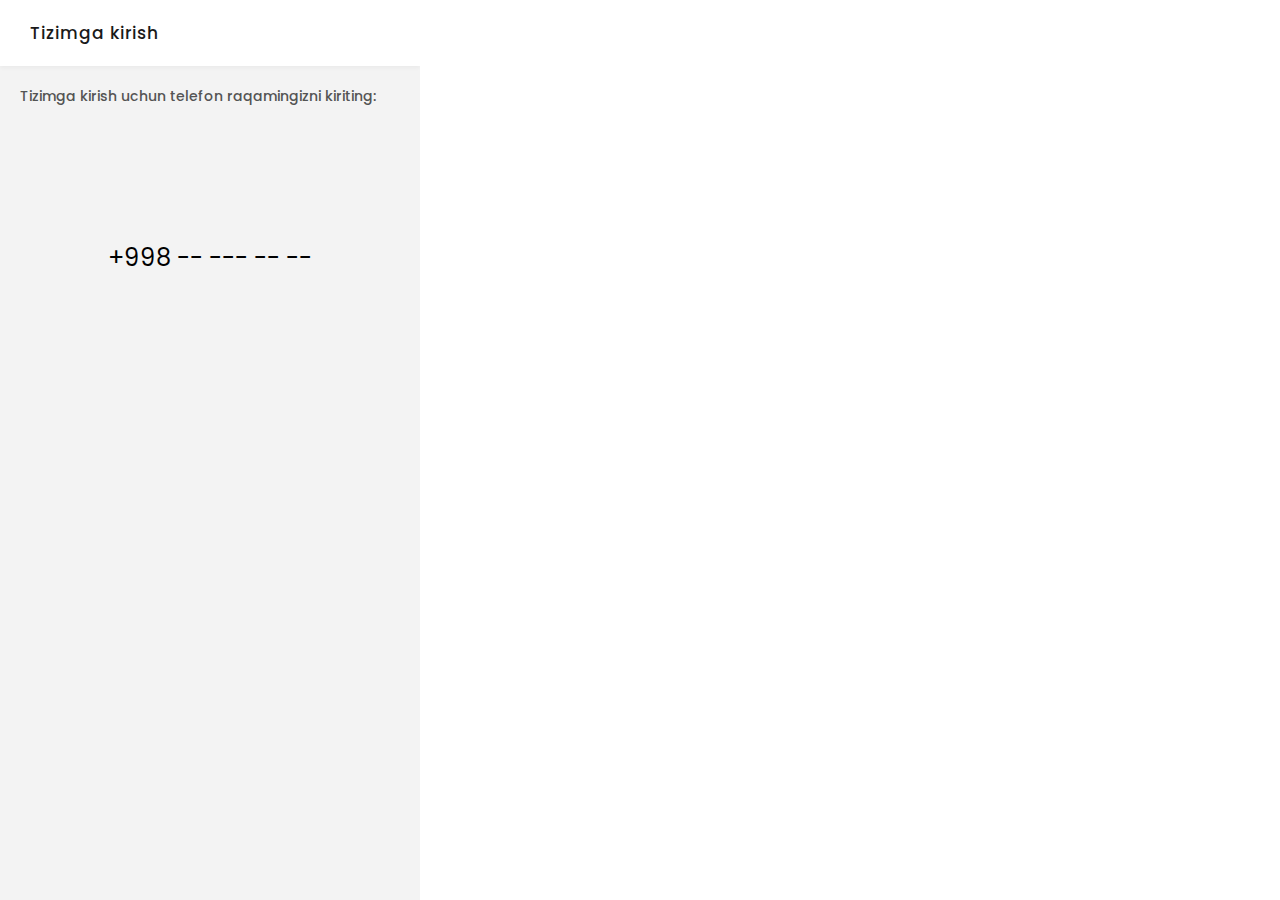
==== avia-results.html @ 3fa4f121 "avia results" ====
<!DOCTYPE html>
<html lang="en">
<head>
    <meta charset="UTF-8">
    <meta http-equiv="X-UA-Compatible" content="IE=edge">
    <meta name="viewport" content="width=device-width, initial-scale=1.0">
    <title>Natijalar</title>
    <link rel="stylesheet" href="./css/style.css">
</head>
<body >
<section class="full-height bg-muted">
    <header class="page bg-white">
        <span class="go-back">
            <svg width="28" height="28" viewBox="0 0 28 28" fill="none" xmlns="http://www.w3.org/2000/svg">
                <path d="M17.5 7L10.5 14L17.5 21" stroke="#8D8D8D" stroke-width="2" stroke-linecap="round" stroke-linejoin="round"/>
            </svg>
        </span>
        <h2><span class="head"> Samarqand <svg width="20" height="20" viewBox="0 0 20 20" fill="none" xmlns="http://www.w3.org/2000/svg">
            <path d="M4.16663 10H15.8333" stroke="#1A1A1A" stroke-width="1.25" stroke-linecap="round" stroke-linejoin="round"/>
            <path d="M12.5 13.3333L15.8333 10" stroke="#1A1A1A" stroke-width="1.25" stroke-linecap="round" stroke-linejoin="round"/>
            <path d="M12.5 6.66663L15.8333 9.99996" stroke="#1A1A1A" stroke-width="1.25" stroke-linecap="round" stroke-linejoin="round"/>
        </svg> Toshkent </span><span>1 yo‘lovchi, ekonom</span></h2>
        <span>&nbsp;</span>
    </header>
    <nav class="slider-container">
        <div class="slider" style="width: calc( 105px * 10)">
            <div class="slider-item">
                <span class="date">26 yan, chor </span>
                <span class="cost">420 000 UZS </span>
            </div>
            <div class="slider-item active">
                <span class="date">26 yan, chor </span>
                <span class="cost">420 000 UZS </span>
            </div>
            <div class="slider-item">
                <span class="date">26 yan, chor </span>
                <span class="cost">420 000 UZS </span>
            </div>
            <div class="slider-item">
                <span class="date">26 yan, chor </span>
                <span class="cost">420 000 UZS </span>
            </div>
            <div class="slider-item">
                <span class="date">26 yan, chor </span>
                <span class="cost">420 000 UZS </span>
            </div>
            <div class="slider-item">
                <span class="date">26 yan, chor </span>
                <span class="cost">420 000 UZS </span>
            </div>
            <div class="slider-item">
                <span class="date">26 yan, chor </span>
                <span class="cost">420 000 UZS </span>
            </div>
            <div class="slider-item">
                <span class="date">26 yan, chor </span>
                <span class="cost">420 000 UZS </span>
            </div>
            <div class="slider-item">
                <span class="date">26 yan, chor </span>
                <span class="cost">420 000 UZS </span>
            </div>
            <div class="slider-item">
                <span class="date">26 yan, chor </span>
                <span class="cost">420 000 UZS </span>
            </div>
        </div>
    </nav>
    <div class="container">
        <div class="ticket-types">
            <span class="badge active">Arzon</span>
            <span class="badge">Tezkor</span>
            <span class="badge">Arzon</span>
            <span class="badge">Arzon</span>
        </div>
        <div class="tickets">
            <div class="ticket-result">
                <div class="ticket-head">
                    <div class="airport">
                        <img class="airport-logo" src="./img/airport.svg" alt="UzAir">
                        <span class="airport-name">Uzbekistan Airways</span>
                    </div>
                    <div class="bonus">
                        <span>+22</span>
                        <img src="./img/coin.png" alt="">
                    </div>
                </div>
                <div class="ticket-info">
                    <div class="destinations">
                        <div class="times">12:00 - 16:35</div>
                        <div class="locations">SMRQ - TASH</div>
                    </div>
                    <div class="fly-about">
                        <div class="fly-time">4 s, 35 daq</div>
                        <div class="fly-type">To‘g‘ridan to‘g‘ri</div>
                    </div>
                </div>
                <div class="pricing">
                    <button class="btn btn-primary">420 000 UZS</button>
                    <div class="bonus">
                        <img src="./img/coin.png" alt="">
                        <span> 4 850</span>
                    </div>
                </div>
                <div class="i-dont">
                    32 000 <span> x12 </span>
                </div>
            </div>
            <div class="ticket-result">
                <div class="ticket-head">
                    <div class="airport">
                        <img class="airport-logo" src="./img/airport.svg" alt="UzAir">
                        <span class="airport-name">Uzbekistan Airways</span>
                    </div>
                    <div class="bonus">
                        <span>+22</span>
                        <img src="./img/coin.png" alt="">
                    </div>
                </div>
                <div class="ticket-info">
                    <div class="destinations">
                        <div class="times">12:00 - 16:35</div>
                        <div class="locations">SMRQ - TASH</div>
                    </div>
                    <div class="fly-about">
                        <div class="fly-time">4 s, 35 daq</div>
                        <div class="fly-type">To‘g‘ridan to‘g‘ri</div>
                    </div>
                </div>
                <div class="pricing">
                    <button class="btn btn-primary">420 000 UZS</button>
                    <div class="bonus">
                        <img src="./img/coin.png" alt="">
                        <span> 4 850</span>
                    </div>
                </div>
                <div class="i-dont">
                    32 000 <span> x12 </span>
                </div>
            </div>
            <div class="ticket-result">
                <div class="ticket-head">
                    <div class="airport">
                        <img class="airport-logo" src="./img/airport.svg" alt="UzAir">
                        <span class="airport-name">Uzbekistan Airways</span>
                    </div>
                    <div class="bonus">
                        <span>+22</span>
                        <img src="./img/coin.png" alt="">
                    </div>
                </div>
                <div class="ticket-info">
                    <div class="destinations">
                        <div class="times">12:00 - 16:35</div>
                        <div class="locations">SMRQ - TASH</div>
                    </div>
                    <div class="fly-about">
                        <div class="fly-time">4 s, 35 daq</div>
                        <div class="fly-type">To‘g‘ridan to‘g‘ri</div>
                    </div>
                </div>
                <div class="pricing">
                    <button class="btn btn-primary">420 000 UZS</button>
                    <div class="bonus">
                        <img src="./img/coin.png" alt="">
                        <span> 4 850</span>
                    </div>
                </div>
                <div class="i-dont">
                    32 000 <span> x12 </span>
                </div>
            </div>
            <div class="ticket-result">
                <div class="ticket-head">
                    <div class="airport">
                        <img class="airport-logo" src="./img/airport.svg" alt="UzAir">
                        <span class="airport-name">Uzbekistan Airways</span>
                    </div>
                    <div class="bonus">
                        <span>+22</span>
                        <img src="./img/coin.png" alt="">
                    </div>
                </div>
                <div class="ticket-info">
                    <div class="destinations">
                        <div class="times">12:00 - 16:35</div>
                        <div class="locations">SMRQ - TASH</div>
                    </div>
                    <div class="fly-about">
                        <div class="fly-time">4 s, 35 daq</div>
                        <div class="fly-type">To‘g‘ridan to‘g‘ri</div>
                    </div>
                </div>
                <div class="pricing">
                    <button class="btn btn-primary">420 000 UZS</button>
                    <div class="bonus">
                        <img src="./img/coin.png" alt="">
                        <span> 4 850</span>
                    </div>
                </div>
                <div class="i-dont">
                    32 000 <span> x12 </span>
                </div>
            </div>
            <div class="ticket-result">
                <div class="ticket-head">
                    <div class="airport">
                        <img class="airport-logo" src="./img/airport.svg" alt="UzAir">
                        <span class="airport-name">Uzbekistan Airways</span>
                    </div>
                    <div class="bonus">
                        <span>+22</span>
                        <img src="./img/coin.png" alt="">
                    </div>
                </div>
                <div class="ticket-info">
                    <div class="destinations">
                        <div class="times">12:00 - 16:35</div>
                        <div class="locations">SMRQ - TASH</div>
                    </div>
                    <div class="fly-about">
                        <div class="fly-time">4 s, 35 daq</div>
                        <div class="fly-type">To‘g‘ridan to‘g‘ri</div>
                    </div>
                </div>
                <div class="pricing">
                    <button class="btn btn-primary">420 000 UZS</button>
                    <div class="bonus">
                        <img src="./img/coin.png" alt="">
                        <span> 4 850</span>
                    </div>
                </div>
                <div class="i-dont">
                    32 000 <span> x12 </span>
                </div>
            </div>
        </div>
    </div>
    <div class="filter btn btn-primary">
        <svg width="24" height="24" viewBox="0 0 24 24" fill="none" xmlns="http://www.w3.org/2000/svg">
            <path d="M5.49999 5H18.5C18.644 5.05051 18.7745 5.13331 18.8816 5.24206C18.9887 5.35082 19.0695 5.48264 19.1177 5.62742C19.166 5.77221 19.1805 5.92612 19.1601 6.07737C19.1396 6.22861 19.0849 6.37318 19 6.5L14 12V19L9.99999 16V12L4.99999 6.5C4.91508 6.37318 4.86032 6.22861 4.83991 6.07737C4.81951 5.92612 4.83399 5.77221 4.88225 5.62742C4.93051 5.48264 5.01127 5.35082 5.11835 5.24206C5.22542 5.13331 5.35597 5.05051 5.49999 5Z" stroke="white" stroke-width="1.5" stroke-linecap="round" stroke-linejoin="round"/>
            </svg>
        Filtrlash            
    </div>
    <section class="help-window" id="parvoz">
        <div class="overlay"></div>
        <div class="window-content">
            <div class="window-header">
                <h2>Parvoz tafsilotlari</h2>
                <svg width="24" height="24" viewBox="0 0 24 24" fill="none" xmlns="http://www.w3.org/2000/svg">
                    <path d="M18 6L6 18" stroke="black" stroke-width="1.5" stroke-linecap="round" stroke-linejoin="round"/>
                    <path d="M6 6L18 18" stroke="black" stroke-width="1.5" stroke-linecap="round" stroke-linejoin="round"/>
                </svg>
            </div>
            <div class="window-inner">
                <div class="ticket-about">
                    <div class="regions">Samarqand - Toshkent</div>
                    <div class="bonus">
                        <span>+22</span>
                        <img src="./img/coin.png" alt="Bonus">
                    </div>
                </div>
                <span class="ticket-date">27-yanvar</span>
                <div class="ticket-content">
                    <div class="airport-info">
                        <img class="airport-logo" src="./img/airport.svg" alt="airport">
                        <div class="air-info">
                            <div class="air-name">Uzbekistan Airways</div>
                            <div class="air-long">4 s, 35 daq</div>
                        </div>
                    </div>
                    <div class="fly-content">
                        <div class="left-img">
                            <svg width="24" height="91" viewBox="0 0 24 91" fill="none" xmlns="http://www.w3.org/2000/svg">
                                <circle cx="12.5" cy="3.5" r="2.5" transform="rotate(90 12.5 3.5)" stroke="#109BFF" stroke-width="2"/>
                                <circle cx="12.5" cy="87.5" r="2.5" transform="rotate(90 12.5 87.5)" stroke="#109BFF" stroke-width="2"/>
                                <line opacity="0.4" x1="12.5" y1="5.5" x2="12.5" y2="84.5" stroke="#109BFF" stroke-linecap="round" stroke-dasharray="2 4"/>
                                <path d="M14.6111 48.7L14.6111 52.9C14.6111 53.457 14.3887 53.9911 13.9928 54.3849C13.5969 54.7787 13.0599 55 12.5 55C11.9401 55 11.4031 54.7787 11.0072 54.3849C10.6113 53.9911 10.3889 53.457 10.3889 52.9L10.3889 48.7L3 44.5L3 41.35L10.3889 43.45L10.3889 39.25L8.27778 37.15L8.27778 34L12.5 36.1L16.7222 34L16.7222 37.15L14.6111 39.25L14.6111 43.45L22 41.35L22 44.5L14.6111 48.7Z" fill="#109BFF"/>
                            </svg>
                        </div>
                        <div class="parvoz">
                            <div class="parvoz-inner">
                                <div class="p-vaqt"><div class="parvoz-time">12:00</div>
                                <div class="parvoz-date">20-yan, Ju</div></div>
                                <div class="p-locations">
                                    <div class="p-region">Samarqand</div>
                                    <div class="p-airport">Sharqona, TAS</div>
                                </div>
                            </div>
                            <div class="parvoz-inner">
                                <div class="p-vaqt"><div class="parvoz-time">12:00</div>
                                <div class="parvoz-date">20-yan, Ju</div></div>
                                <div class="p-locations">
                                    <div class="p-region">Samarqand</div>
                                    <div class="p-airport">Sharqona, TAS</div>
                                </div>
                            </div>
                        </div>
                    </div>
                </div>
                <button class="btn btn-primary btn-block continue">Davom etish</button>
            </div>
        </div>
    </section>
    <section class="help-window" id="filter">
        <div class="overlay"></div>
        <div class="window-content">
            <div class="window-header">
                <h2>Saralash</h2>
                    <a style="font-size: 12px;" href="#">Qayta o'rnatish</a>
                <svg width="24" height="24" viewBox="0 0 24 24" fill="none" xmlns="http://www.w3.org/2000/svg">
                    <path d="M18 6L6 18" stroke="black" stroke-width="1.5" stroke-linecap="round" stroke-linejoin="round"/>
                    <path d="M6 6L18 18" stroke="black" stroke-width="1.5" stroke-linecap="round" stroke-linejoin="round"/>
                </svg>
            </div>
            <div class="window-inner filter-window">
                <h2>Transplantatsiya</h2>
                <span class="transfer-count">O'tkazmalar soni</span>
                <div class="transfers">
                    <span class="badge">1 dan kam</span>
                    <span class="badge">Barcha reyslar</span>
                </div>
                <h2>Transfer muddati</h2>
                <div class="transfers">
                    <span class="badge">1 dan kam</span>
                    <span class="badge">Barcha reyslar</span>
                    <span class="badge">1 dan kam</span>
                    <span class="badge">Barcha reyslar</span>
                </div>
                <div class="row between" style="margin: 20px 0px;">
                    <h2>Tungi transferlarsiz</h2>
                    <label for="tungi" class="check"> <input type="checkbox" name="tungi" id="tungi"> <span class="switch"></span> </label>
                </div>
                <div class="go-time">
                    <h2>Transfer jo‘nash vaqtlari</h2>
                    <div class="go-inner">
                        <div class="go-info">
                            <h3>Samarqanddan jo'nash vaqti</h3>
                            <span>00:00 - 23:59</span>
                        </div>
                        <div class="go-range">

                        </div>
                        <div class="go-info">
                            <h3>Toshkentga tushish vaqti</h3>
                            <span>00:00 - 23:59</span>
                        </div>
                        <div class="go-range">
                            
                        </div>
                    </div>
                </div>
                <div class="filter-airports" data-target="#avia-companies">
                    <h2>Aviakompaniyalar</h2>
                    <span><svg width="28" height="28" viewBox="0 0 28 17" fill="none" xmlns="http://www.w3.org/2000/svg">
                        <path d="M10.5 21L17.5 14L10.5 7" stroke="#A4A4A4" stroke-width="2" stroke-linecap="round" stroke-linejoin="round"/>
                        </svg>
                    </span>
                </div>
                <button class="btn btn-primary btn-block">5ta bilet topildi</button>
            </div>
        </div>
    </section>
    <section class="help-window filter-check" id="avia-companies">
        <div class="overlay" data-target="#filter"></div>
        <div class="window-content">
            <div class="window-header">
                <h2>Aviakompaniyalar</h2>
                
                <svg width="24" height="24" viewBox="0 0 24 24" fill="none" xmlns="http://www.w3.org/2000/svg" data-target="#filter">
                    <path d="M18 6L6 18" stroke="black" stroke-width="1.5" stroke-linecap="round" stroke-linejoin="round"/>
                    <path d="M6 6L18 18" stroke="black" stroke-width="1.5" stroke-linecap="round" stroke-linejoin="round"/>
                </svg>
            </div>
            <div class="window-inner">
                <div class="search-group">
                    <input type="text" class="form-control" id="search-input" placeholder="Shahar yoki aeroport">
                    <span class="search-icon">
                         <svg width="24" height="24" viewBox="0 0 24 24" fill="none" xmlns="http://www.w3.org/2000/svg">
                             <g opacity="0.5">
                             <path d="M10 17C13.866 17 17 13.866 17 10C17 6.13401 13.866 3 10 3C6.13401 3 3 6.13401 3 10C3 13.866 6.13401 17 10 17Z" stroke="#929292" stroke-width="1.5" stroke-linecap="round" stroke-linejoin="round"/>
                             <path d="M21 21L15 15" stroke="#929292" stroke-width="1.5" stroke-linecap="round" stroke-linejoin="round"/>
                             </g>
                         </svg>
                    </span>
                    <span class="input-clear">
                     <svg width="16" height="16" viewBox="0 0 16 16" fill="none" xmlns="http://www.w3.org/2000/svg">
                         <path opacity="0.2" fill-rule="evenodd" clip-rule="evenodd" d="M16 8C16 12.4183 12.4183 16 8 16C3.58172 16 0 12.4183 0 8C0 3.58172 3.58172 0 8 0C12.4183 0 16 3.58172 16 8ZM11.7303 4.26967C12.0232 4.56256 12.0232 5.03744 11.7303 5.33033L9.06066 8L11.7303 10.6697C12.0232 10.9626 12.0232 11.4374 11.7303 11.7303C11.4374 12.0232 10.9626 12.0232 10.6697 11.7303L8 9.06066L5.33033 11.7303C5.03744 12.0232 4.56256 12.0232 4.26967 11.7303C3.97678 11.4374 3.97678 10.9626 4.26967 10.6697L6.93934 8L4.26967 5.33033C3.97678 5.03744 3.97678 4.56256 4.26967 4.26967C4.56256 3.97678 5.03744 3.97678 5.33033 4.26967L8 6.93934L10.6697 4.26967C10.9626 3.97678 11.4374 3.97678 11.7303 4.26967Z" fill="black"/>
                     </svg>                    
                    </span>
                </div>
                <ul class="results">
                    <li>
                         <label for="UzAir">
                             <div class="air">
                                 <img src="./img/airport.svg" alt="UzAir">
                                 <span>
                                    Uzbekistan Airways
                                 </span>
                             </div>
                             <input type="checkbox" name="UzAir" id="UzAir">
                         </label>
                     </li>
                     <li>
                        <label for="UzAir1">
                            <div class="air">
                                <img src="./img/airport.svg" alt="UzAir">
                                <span>
                                   Uzbekistan Airways
                                </span>
                            </div>
                            <input type="checkbox" name="UzAir1" id="UzAir1">
                        </label>
                    </li>
                    <li>
                        <label for="UzAir2">
                            <div class="air">
                                <img src="./img/airport.svg" alt="UzAir">
                                <span>
                                   Uzbekistan Airways
                                </span>
                            </div>
                            <input type="checkbox" name="UzAir2" id="UzAir2">
                        </label>
                    </li>
                </ul>
            </div>
        </div>
    </section>
    <script src="./request.js"></script>
    <script>
        function onCheckToken(event){
            console.log(JSON.parse(event.target.response))
            if (JSON.parse(event.target.response).status!=="success"){
                window.location.href="./login.html"
            }
        }
        function onTicketsSuccess(event){
            console.log(JSON.parse(event.target.response).data);
        }
        function getTickets(){
            if (localStorage.getItem("air-properties")){
                const from=JSON.parse(localStorage.getItem("air-properties")).from;
                const to=JSON.parse(localStorage.getItem("air-properties")).to;
                const passengers=JSON.parse(localStorage.getItem("air-properties")).passengers;
                const date=new Date(from.date).toISOString().split("T")[0]
                send_req(token+`/amadeus/search?from=${from.location.code}&to=${to.location.code}&date=${date}&adults=${passengers.count.kattalar}&children=${passengers.count.bolalar}&infants=${passengers.count.chaqaloqlar}`, "GET", JSON.stringify({}), onTicketsSuccess);
            }
        }
        window.onload = function(){
            document.body.innerHTML+=(`<div id="say_error">
                        <div class="err_icon"> &times; </div>
                        <p class="err_text">
                            
                        </p>
                        </div>`)
            document.querySelectorAll(".slider-item").forEach(function(item){
                item.addEventListener("click", function(event){
                    document.querySelectorAll(".slider-item.active").forEach(function(item_inner){
                        item_inner.classList.remove("active")
                    });
                    item.classList.add("active")
                })
            })
            document.querySelectorAll(".ticket-types .badge").forEach(function(item){
                item.addEventListener("click", function(event){
                    document.querySelectorAll(".ticket-types .badge.active").forEach(function(item_inner){
                        item_inner.classList.remove("active")
                    });
                    item.classList.add("active")
                })
            })
            document.querySelectorAll(".window-header svg").forEach(function(item){
                item.addEventListener("click", function(event){
                    console.log(item.parentElement.parentElement.parentElement);
                    item.parentElement.parentElement.parentElement.classList.remove("active")
                document.querySelector(".pressed").classList.remove("pressed")
            })})
            document.querySelectorAll(".overlay").forEach(function(item){
                item.addEventListener("click", function(){
                    
                    item.parentElement.classList.remove("active");
                })
            })
            document.querySelectorAll(".ticket-result").forEach(function(item){
                item.addEventListener("click", function(){
                    document.querySelector("#parvoz").classList.add("active");
                    item.classList.add("pressed")
                })
            })
            document.querySelectorAll(".help-window .badge").forEach(function(item){
                item.addEventListener("click", function(event){
                    item.parentNode.querySelectorAll(".badge.active").forEach(function(item_inner){
                        item_inner.classList.remove("active")
                    });
                    item.classList.add("active")
                })
            })
            document.querySelector(".filter").addEventListener("click", function(event){
                event.target.classList.add("pressed");
                document.querySelector("#filter").classList.add("active")
            })
            document.querySelector(".filter-airports").addEventListener("click", function(event){
                var target_window=event.target;
                while(!target_window.hasAttribute("data-target")){
                    target_window=target_window.parentElement;
                }
                document.querySelector(target_window.getAttribute("data-target")).classList.add("active");
            })
            document.querySelectorAll("#search-input").forEach(function(item){
                item.addEventListener("keyup", function(event){
                if (event.target.value.length>0){
                    document.querySelector(".active .input-clear").classList.add("show");
                } else {
                    document.querySelector(".show.input-clear").classList.remove("show");
                }
            })
            })
            document.querySelectorAll(".input-clear").forEach(function(item){
                item.addEventListener("click", function(event){
                    document.querySelector(".active #search-input").value="";
                    document.querySelector(".show.input-clear").classList.remove("show");
                    document.querySelector(".active #search-input").focus()
                })
            })
            checkToken();
        }
    </script>
</body>
</html>
---- css/style.css ----
@import url('https://fonts.googleapis.com/css2?family=Poppins:wght@300;400;500;600&display=swap');
*{
    margin: 0%;
    padding: 0;
    box-sizing: border-box;
}

html{
    overflow: hidden;
}

body{
    max-width: 420px;
    font-family: "Poppins", sans-serif;
    min-height: 100vh;
    font-size: 12px;
    position: relative;
    overflow: hidden;
}

.full-height{
    overflow-y: auto;
    height: 100vh;
    padding-bottom: 60px;
    overflow-x: hidden;
}

header.page{
    padding: 20px;
    display: flex;
    justify-content: flex-start;
    align-items: center;
}

header.page h2{
    text-align: center;
    color: #717171;
    letter-spacing: 1px;
    margin-left: 10px;
    font-size: 17px;
}

h3{
    color: #545454;
}

a,span,button{
    font-family: "Poppins", sans-serif;
}

.fixed-header{
    width: 100%;
    height: 220px;
    background-image: url(../img/header-bg.png);
    background-color: #00000066;
    background-position: center center;
    background-repeat: no-repeat;
    padding: 20px 10px;
}

.d-flex{
    display: flex;
}

.mx-3{
    margin-left: 3px;
    margin-right: 3px;
}

.row{
    flex-direction: row;
    flex-wrap: wrap;
}

.btn{
    border-radius: 6px;
    padding: 6px;
    cursor: pointer;
    border: none;
}

.btn:focus{
    outline: none;
}

.w-100{
    width: 100%!important;
}

.h-100{
    height: 100%!important;
}

.btn-blur{
    color: #fff;
    background-color: #FFFFFF4D;
    backdrop-filter: blur(2px);
}

.align-items-center{
    align-items: center;
}

.justify-content-between{
    justify-content: space-between;
}

.text-white{
    color: #fff;
}

.form-control{
    border-radius: 8px;
    padding: 9px;
    border: none
}

.search .form-control{
    width: 150px;
}

.form-control:focus{
    outline: none;
}

.input-blur{
    backdrop-filter: blur(2px);
    background-color: #FFFFFF4D;
    color: #fff
}
.input-append{
    position: relative;
}

.append-icon{
    position: absolute;
    top: 8px;
    right: 10px;
}

input::placeholder{
    color: #FFFFFF88;
    font-family: "Poppins", sans-serif;
}

.balance{
    height: 33px;
}

.balance .btn{
    padding: 11px
}

.text-center{
    text-align: center;
}

.toggler{
    width: 24px;
}

.notification button{
    border-radius: 6px;
    padding: 4px;
    cursor: pointer;
    border: none;
}

.row2nd{
    width: 100%;
}

.row2nd .controls{
    width: 45%;
    margin: 0px 5px;
    height: 50px;
}

.row2nd .controls:nth-child(1){
    margin-left: 0px;
}

.row2nd .controls .btn{
    display: flex;
    justify-content: center;
    align-items: center;
}

.main{
    margin-top: -70px;
    min-height: 70vh;
    width: 100%;
    background-color: #F3F3F3;
    border-radius: 20px 20px 0px 0px;
    padding: 20px;
}

.main .widgets{
    padding: 12px;
    width: 100%;
    background-color: #fff;
    border-radius: 10px;
    display: flex;
    justify-content: space-between;
    flex-wrap: wrap;

}

.widget{
    width: calc(25% - 8px);
    height: 70px;
    border-radius: 8px;
    background-color: #DFEAFD;
    margin: 4px;
}

.lifehacks{
    margin-top: 20px;
    background-color: #fff;
    border-radius: 8px;
    padding: 12px;
    overflow: hidden;
    transition: all 0.4s ease;
}

.lifehacks.active{
    overflow-x: auto;
}

.lifehacks.active .lifehack-container{
    height: 140px;
}

.lifehacks.active .drop-controls i{
    transform: rotate(180deg);
}

.widget{
    display: flex;
    justify-content: center;
    align-items: center;
    flex-direction: column;
}

.widget-icon{
    height: 35px;
}

.widget .inner-text{
    font-size: 9px;
    font-weight: 600;
}

.drop-controls{
    display: flex;
    justify-content: space-between;
    align-items: center;
}

.drop-controls i{
    margin-right: 25px;
    font-size: 15px;
    transition: all 0.2s ease;
}

.lifehacks h3{
    margin: 4px 0px;
}

.lifehacks-list{
    width: 100%;
    overflow-y: hidden;
    overflow-x: hidden;
}

.lifehacks.active .lifehacks-list{
    overflow-x: auto;
}

.lifehack-container{
    width: 170%;
    height: 150px;
    display: flex;
    justify-content: space-between;
    height: 0px;
    transition: all 0.4s ease;
}

.lifehack{
    height: 120px;
    border-radius: 10px;
    width: calc(30% - 8px);
    margin: 4px;
    background-color: black;
}

.near-locations{
    margin-top: 24px;
    padding: 12px;
    background-color: #fff;
    border-radius: 10px;
}

.near-locations .header{
    display: flex;
    justify-content: space-between;
    align-items: center;
    margin-bottom: 4px;
}

a{
    text-decoration: none;
    color: #0489EA;
}

.card-image img{
    width: 80px;
    height: 80px;
    border-radius: 3px;
}

.card{
    width: 100%;
    padding: 5px;
    display: flex;
    flex-direction: row;
    border: 1px solid #F3F3F3;
    margin: 6px 0px;
}

.card-header{
    font-weight: 600;
}

.card-inner{
    padding: 10px 6px;
}

.card-desc{
    color:#797C83;
}

.card-info{
    padding: 8px 0;
    display: flex;
    flex-direction: row;
}

.stars svg{
    margin-right: 5px;
}

.footer-nav{
    position: fixed;
    bottom: 0;
    width: 100%;
    height: 60px;
    background-color: #fff;
    box-shadow: 0px -2px 4px rgba(0, 0, 0, 0.04);
    display: flex;
    justify-content: space-around;
}

.nav-item{
    display: flex;
    flex-direction: column;
    justify-content: center;
    align-items: center;
    padding: 4px;
}

.nav-item.active svg path{
    fill: #109BFF;
    border: 1.5px solid #109BFF;
    stroke: #109BFF;
    stroke-width: 1.5px;
}

.nav-item svg path{
    stroke: #B7BDBB;
    stroke-width: 1.5px;
}

.nav-item{
    color: #B7BDBB;
}

.nav-item.active{
    color: #0489EA;
}

.bg-muted{
    background-color: #F3F3F3;
}

.tab{
    display: flex;
    justify-content: center;
}

.tab-controls{
    display: flex;
    justify-content: center;
    background-color: #E8E8E8;
    border-radius: 8px;
    padding: 2px;
}

.tab-control{
    padding: 8px 32px;
    font-weight: 600;
    font-size: 12px;
    color: #C0C0C0;
}

.tab-content{
    width: 100%;
}

.tab-control.active{
    background-color: #fff;
    border-radius: 6px;
    color: #484848;
}

#search{
    padding: 12px;
    position: relative;
    background-color: #fff;
    width: calc(100% - 40px);
}

.from{
    width: 100%;
}

.to{
    width: 100%;
}

.from-date{
    width: calc(50% - 8px);
    margin-right: 8px;
}

.to-date{
    width: calc(50% - 8px);
    margin-left: 8px;
}

.search-btn{
    border: 1px solid #D3D3D3;
    border-radius: 5px;
    height: 50px;
    padding: 8px;
    display: flex;
    flex-direction: row;
    margin-top: 6px;
    margin-bottom: 6px;
    cursor: pointer;
}

.window-header svg{
    cursor: pointer;
}

.input-clear{
    cursor: pointer;
}

.tab-controls{
    cursor: pointer;
}

.btn-inner{
    display: flex;
    flex-direction: column;
    padding: 0 10px;
}

.btn-inner .label{
    font-size: 9px;
    font-weight: 500;
}

.selected-value{
    font-weight: 600;
    letter-spacing: 0.4px;
}

.selected-value .p_class{
    color: #C0C0C0;
    font-weight: 400;
}

.btn-block{
    display: block;
    text-align: center;
    width: 100%;
}

.btn-primary{
    background-color: #109BFF;
    color: #fff;
}

.m-20{
    margin: 20px;
}

.tab-content .content{
    display: none;
}

.tab-content .content.active{
    display: block;
}

.content{
    margin: 20px;
    border-radius: 5px;
}

.ticket{
    position: relative;
    padding-bottom: 16px;
    border-radius: 5px;
    background-color: #fff;
}

.ticket-part-1{
    padding: 16px 24px;
    display: flex;
    align-items: center;
    justify-content: space-between;
    flex-direction: row;
}

.ticket-part-1 div{
    display: flex;
    justify-content: flex-start;
    flex-direction: column;
    align-items: flex-start;
}

.ticket-part-1 div:nth-of-type(odd) span:nth-child(1){
    font-size: 8px;
    color: #484848;
}

.ticket-part-1 div:nth-of-type(odd) span:nth-child(2){
    font-size: 14px;
    color: #484848;
    line-height: 21px;
    font-weight: 600;
}

.badge{
    padding: 2px 8px;
    background: #EBEBEB;
    border-radius: 8px;
    font-size: 8px;
    text-transform: uppercase;
    margin-top: 4px;
    cursor: pointer;
}

.ticket-part-1 div.ticket-to{
    align-items: flex-end;
}

.flying-time{
    color: #ADADAD;
}

.ticket-part-2{
    border-top: 1px dashed #EBEBEB;;
    padding: 16px 24px 8px;
    display: flex;
    justify-content: space-between;
}

.ticket-part-2 div{
    
    display: flex;
    flex-direction: column;
    align-items: flex-start;
}

.ticket-part-2 div .name{
    font-size: 8px;
    font-weight: 400;
    color: #929292;
}

.ticket-part-2 div .value{
    font-size: 10px;
    font-weight: 500;
}

.ticket .info{
    padding: 0 24px;
    display: flex;
    justify-content: space-between;
    align-items: center;
}

.ticket .info span:nth-child(1){
    color: #A7A7A7;
    font-size: 8px;
}

.ticket .info span:nth-child(2){
    color: #00AD00;
    font-size: 14px;
    font-weight: 600;
}

.ticket{
    margin: 15px 0px;
}

.ticket-header{
    margin-top: 24px;
}

.ticket::after{
    position: absolute;
    content: " ";
    width: 12px;
    height: 12px;
    border-radius: 50%;
    bottom: 68px;
    background-color: #f3f3f3;
    left: -6px;
}

.t-pr{
    color: #109BFF
}

.ticket::before{
    position: absolute;
    content: " ";
    width: 12px;
    height: 12px;
    border-radius: 50%;
    bottom: 68px;
    background-color: #f3f3f3;
    right: -6px;
}

.help-window .overlay{
    position: absolute;
    top: 0;
    left: 0;
    width: 100%;
    height: 100vh;
    background-color: #00000088;
}

.help-window{
    position: absolute;
    bottom: -110%;
    height: 100%;
    width: 100%;
    transition: all 0.2s ease;
}

.help-window.active{
    bottom: 0;
}

.active .window-content{
    position: absolute;
    bottom: 0;
    left: 0;
    max-height: calc(100vh - 60px);
    background-color: #fff;
    overflow-y: auto;
    padding: 27px 20px;
    width: 100%;
    border-radius: 16px 16px 0 0;
}

.window-header{
    display: flex;
    justify-content: space-between;
    align-items: center;
}

.search-group{
    margin-top: 20px;
    position: relative;
}

.search-group input{
    font-family: "Poppins", sans-serif;
    padding: 15px;
    padding-left: 45px;
    font-size: 14px;
    background-color: #F6F6F6;
    display: block;
    width: 100%;
}

.search-group input::placeholder{
    color: #B6B6B6;
}

.search-group .search-icon{
    position: absolute;
    top: 13px;
    left: 10px;
}

.results{
    margin-top: 10px;
    height: calc(80vh - 120px);
    overflow-y: auto;
}

.results li{
    cursor: pointer;
    list-style-type: none;
    padding: 8px;
    font-size: 14px;
    font-weight: 500;
    border-bottom: 1px solid #E2E2E2;
    display: flex;
    flex-direction: row;
    justify-content: space-between;
    align-items: center;
}

.results li div{
    display: flex;
    flex-direction: column;
}

.results li div span:nth-child(2){
    font-size: 10px;
    font-weight: 400;
}

.results li div span:nth-child(1){
    font-size: 14px;
    font-weight: 500;
}

.input-clear{
    display: none;
}

.input-clear.show{
    display: block;
    position: absolute;
    top: 17px;
    right: 12px;
}

.calendar{
    width: 100%;
    height: 400px;
    padding: 24px 0;
}

.calendar-controls{
    padding: 0px 0 15px;
}

.classes{
    display: flex;
    justify-content: flex-start;
    align-items: center;
    flex-direction: row;
    margin-top: 20px;
  }
  
.classes .btn{
    display: inline-block;
    width: 100px;
    margin-right: 6px;
    text-align: center;
}

.passengers{
    width: 100%;
    margin: 20px 0;
    display: flex;
    flex-direction: column;
    justify-content: flex-start;
    align-items: flex-start;
}

.passengers-type{
    width: 100%;
    display: flex;
    justify-content: space-between;
    align-items: center;
    margin: 12px 0;
}

.passengers-type .info{
    display: flex;
    flex-direction: column;
    justify-content: flex-start;
    letter-spacing: 1px;
}

.passengers-type .info span:nth-child(1){
    font-size: 14px;
    font-weight: 600;
}

.passengers-type .info span:nth-child(2){
    font-size: 10px;
    font-weight: 400;
}

.passengers-type .counter{
    display: flex;
    justify-content: flex-end;
    align-items: center;
}

.passengers-type .counter button{
    width: 24px;
    height: 24px;
    background-color: #fff;
    border-radius: 50%;
    border: 1px solid #109BFF;
    color: #109BFF;
    margin: 0 6px;
    cursor: not-allowed;
}

.passengers-type .counter button.active{
    background-color: #109BFF;
    color: #fff;
    cursor: pointer;
}

.passengers-type .counter span{
    min-width: 15px;
    text-align: center;
    font-weight: 600;
    font-size: 14px;
}

.swapper{
    width: 40px;
    height: 40px;
    border-radius: 50%;
    border: 1px solid #bcbcbc;
    background-color: #fff;
    display: flex;
    justify-content: center;
    align-items: center;
    position: absolute;
    right: 30px;
    top: 50px;
    cursor: pointer;
}

section .page h2 svg{
    margin-bottom: -2px;
}

section .page h2{
    display: flex;
    flex-direction: column;
    align-items: flex-start;
} section .page h2 span:not(.head){
    color: #8f8f8f;
    font-weight: 500;
    font-size: 10px;
}

.bg-white{
    background-color: #fff;
    box-shadow: 0px 2px 4px rgba(0, 0, 0, 0.04);
}

section .bg-white h2{
    color: #1A1A1A;
    font-weight: 500;
}

.go-back{
    display: flex;
    align-items: center;
}

section.bg-white .go-back svg path{
    stroke: #109BFF;
}

.slider-container{
    width: 100%;
    overflow-x: auto;
}

.slider{
    overflow-x: auto;
    background-color: #E8E8E8;
}

.slider-item{
    display: inline-block;
    width: 100px;
    flex-direction: column;
    justify-content: center;
    align-items: center;
    padding: 8px;
    border-radius: 6px;
}

.slider-item .date{
    font-weight: 500;
    font-size: 12px;
}

.slider-item .cost{
    font-weight: 400;
    font-size: 10px;
}

.slider-item.active{
    background-color: #109BFF;
    color: #fff;
}

.container{
    padding: 20px;
}

.ticket-types .badge{
    background-color: transparent;
    color: #08162580;
    border: 0.5px solid rgba(0, 0, 0, 0.3);
    border-radius: 18px;
    font-size: 12px;
    text-transform: unset;
    margin-right: 10px;
}

.ticket-types .badge.active{
    color: #000;
    font-weight: 500;
    border: 1.5px solid #109BFF;
}

.tickets{
    margin-top: 16px;
}

.ticket-result{
    margin: 8px 0;
    background-color: #fff;
    padding: 24px 16px;
    border-radius: 5px;
}

.ticket-head{
    display: flex;
    justify-content: space-between;
    flex-direction: row;
    align-items: center;
}

.airport{
    display: flex;
    align-items: center;
    justify-content: start;
}

.airport img{
    margin-right: 5px;
}

.bonus span{
    margin: 0 3px;
    color: #12951F;
    font-weight: 500;
    font-size: 12px;
}

.bonus{
    display: flex;
    align-items: center;
}

.ticket-info{
    display: flex;
    justify-content: space-between;
    flex-direction: row;
    margin: 10px 0px;
}

.ticket-info .times{
    font-size: 16px;
    font-weight: 500;
}

.ticket-info .locations{
    font-size: 12px;
    font-weight: 500;
    color: #a4a4a4;
}

.fly-about{
    display: flex;
    justify-content: flex-end;
    flex-direction: column;
}

.fly-about .fly-time{
    font-size: 12px;
    font-weight: 500;
    text-align: end;
}

.fly-about .fly-type{
    font-size: 10px;
    font-weight: 500;
    color: #a4a4a4;
}

.pricing{
    display: flex;
    justify-content: space-between;
    align-items: center;
    margin: 5px;
}

.i-dont{
    margin-top: 3px;
    display: inline-block;
    background-color: #CCEAFF;
    font-size: 14px;
    font-weight: 500;
}

.i-dont span{
    font-size: 12px;
    color: #a4a4a4c7;
}

.filter.btn{
    display: flex;
    justify-content: center;
    align-items: center;
    position: absolute;
    bottom: 20px;
    left: calc(50% - 78px);
    box-shadow: 0px 4px 8px rgba(16, 155, 255, 0.3);
    border-radius: 25px;
    padding: 8px 40px;
    font-size: 14px;
    text-align: center;
}

.ticket-about{
    margin-top: 20px;
    display: flex;
    justify-content: space-between;
}

.ticket-about .regions{
    font-size: 14px;
    font-weight: 400;
}

.ticket-date{
    color: #00000080;
    font-size: 10px;
    letter-spacing: 0.5px;
    font-weight: 500;
}

.ticket-content{
    margin-top: 15px;
}

.airport-info{
    display: flex;
    justify-content: flex-start;

}

.help-window .airport-logo{
    width: 36px;
    height: 36px;
    margin-right: 15px;
}

.air-info .air-name{
    font-weight: 400;
    font-size: 16px;
}

.air-info .air-long{
    font-weight: 400;
    font-size: 10px;
    color: #a4a4a4;
    margin-top: 3px;
}

.fly-content{
    display: flex;
    flex-direction: row;
    justify-content: flex-start;
    align-items: center;
    margin: 15px 0px;
}

.left-img{
    margin-right: 28px;
}

.parvoz{
    display: flex;
    flex-direction: column;
    width: 100%;
}

.parvoz-inner{
    display: flex;
    justify-content: space-between;
}

.p-vaqt{
    display: flex;
    flex-direction: column;
    justify-content: space-between;
    margin: 6px 0px
}

.parvoz-time{
    font-size: 14px;
    line-height: 18px;
    letter-spacing: 0.3px;
    color: #000000;
}

.parvoz-date{
    font-weight: 500;
    font-size: 10px;
    line-height: 18px;
    display: flex;
    align-items: center;
    letter-spacing: 0.3px;
    color: #00000080;
    margin-top: 4px;
}

.p-region{
    font-size: 14px;
    line-height: 18px;
    display: flex;
    align-items: center;
    letter-spacing: 0.3px;
    color: #000000;
}

.p-airport{
    color: #00000080;
    font-size: 10px;
    line-height: 18px;
    letter-spacing: 0.3px;
    margin-top: 4px;
}

.continue{
    padding: 16px;
}

.filter-window{
    margin: 24px 0px 0 0;
    padding: 12px 0px;
}

.filter-window h2{
    margin-bottom: 12px;
}

.transfer-count{
    font-size: 12px;
    line-height: 18px;
    color: #676767;
}

.transfers{
    padding: 12px 0;
}

.help-window .badge{
    border: 1px solid #0000004D;
    color: #0000004D;
    font-size: 12px;
    background-color: transparent;
    border-radius: 18px;
    display: inline-block;
    margin-right: 4px;
    margin-top: 8px;
    white-space: nowrap;
}

.help-window .badge.active{
    color: #000000;
    border: 1.5px solid #109BFF;
}

.go-time{
    background: #F3F3F380;
    margin: 0 -20px;
    padding: 20px;
}

.go-inner{
    display: flex;
    flex-direction: column;
}

.go-info{
    display: flex;
    flex-direction: row;
    align-items: center;
    justify-content: space-between;
}

.go-info h3{
    color: #000;
}

.go-info span{
    color: #A4A4A4;
    font-size: 14px;
}

.go-range{
    padding: 20px 0;
}

.filter-airports{
    cursor: pointer;
    padding: 16px 0;
    display: flex;
    justify-content: space-between;
    flex-direction: row;
}

#tungi{
    position: absolute;
    left: -500px;
}

.switch{
    width: 32px;
    height: 18px;
    background-color: #0000004D;
    
    position: relative;
    transition: all 0.2s ease;
    position: absolute;
    border-radius: 9px;
}

.row{
    display: flex;
    flex-direction: row!important;
}

.pb0{
    padding-bottom: 0!important;
}

.between{
    justify-content: space-between!important;
}

.around{
    justify-content: space-around;
}

label.check{
    width: 50px;
    height: 100%;
    position: relative;
}

.switch::after{
    width: 20px;
    height: 20px;
    border-radius: 50%;
    background-color: #fff;
    content: " ";
    position: absolute;
    border: 1px solid #0000004D;
    top: -2px;
    left: -2px;
    transition: all 0.2s ease;
}

#tungi:checked ~ .switch{
    background-color: #109BFF;
}

#tungi:checked ~ .switch::after{
    border: 1px solid #109BFF;
    left: 12px;
}

.filter-check .results{
    height: calc( 60vh - 120px );
}

.filter-check .results li img{
    width: 25px;
    height: 25px;
    margin-right: 10px;
}

.filter-check .results li label{
    cursor: pointer;
    width: 100%;
    height: 100%;
    display: flex;
    justify-content: space-between;
    align-items: center;
    flex-direction: row;
}

.filter-check .results{
    padding: 2px;
}

.filter-check .results li{
    padding: 12px 0;
    border: none;
}

.filter-check .results li label .air{
    display: flex;
    flex-direction: row;
    justify-content: flex-start;
    align-items: center;

}

.filter-check .results li label span{
    font-weight: 500;
    font-size: 17px;
}

.filter-check .results li label input[type="checkbox"]{
    width: 22px;
    height: 22px;
}

.ticket-result .train-ticket-header{
    color: #109BFF;
}

.text-black{
    color: #000!important;
    font-weight: 600;
    font-size: 17px;
}

.flend{
    display: flex!important;
    justify-content: flex-end;
}

.column.flend{
    align-items: flex-end;
}

.column{
    display: flex!important;
    flex-direction: column;
}

.text-muted{
    color: #A4A4A4;
    font-size: 12px;
    font-weight: 500;
}

.train-ticket-info{
    margin: 15px 0;
    display: flex;
    flex-direction: row;
    justify-content: space-between;
}

.time-location{
    display: flex;
    flex-direction: column;
    justify-content: flex-start;
}

.mt-4{
    margin-top: 4px;
}

.train-infos{
    width: 100%;
}

.fs10{
    font-size: 10px!important;
}

.fs12{
    font-size: 12px!important;
}

.fs14{
    font-size: 14px!important;
}

.fw4{
    font-weight: 400!important;
}

.fw5{
    font-weight: 500!important;
}

.fw6{
    font-weight: 600!important;
}


.train-info{
    padding: 12px 0px;
    width: 50%;
    padding-right: 10px;
    border-top: 1px solid #E4E4E4;
}

.train-info:nth-of-type(even){
    padding-left: 8px;
    border-left: 1px solid #E4E4E4;
}

body::-webkit-scrollbar{
    display: none;
}

html::-webkit-scrollbar{
    display: none;
}

.find-result{
    margin-top: 20px;;
}

.card{
    border-radius: 5px;
    background-color: #fff;
    margin: 20px 0;
}

.card-body{
    padding: 16px;
    width: 100%;
}

.form-group{
    width: 100%;
    margin-top: 16px;
    margin-bottom: 6px;
    display: flex;
    position: relative;
    flex-direction: column;
    align-items: flex-start;
    justify-content: flex-start;
}

.form-group label{
    display: block;
}

.form-group input:not(input[type=radio]):not(input[type=checkbox]), .form-group select{
    display: block;
    width: 100%;
    border-radius: 6px;
    background-color: #F6F7F9;
    min-height: 40px;
    margin-top: 4px;
    border: 1px solid #DFE1E4;
    padding: 8px 12px;
    color: #ACACAC;
    font-family: "Poppins", sans-serif;
    -moz-appearance:none; /* Firefox */
    -webkit-appearance:none; /* Safari and Chrome */
    appearance:none;
    outline: none;
    transition: all 0.2s ease;
}

.form-group .input-append{
    position: absolute;
    right: 7px;
    top: 26px;
}

.form-group input:focus, .form-group select:focus{
    background-color: #fff;
    box-shadow: 0px 8px 16px rgba(0, 0, 0, 0.1);
    border: 1px solid #109BFF!important;
    color: #484848;
}

.form-group select{
    position: relative;
    background: url(../img/drop.svg) 98% / 8% no-repeat #F6F7F9;
}

.form-group select:disabled{
    background-color: #E5E5E5;
    cursor: not-allowed;
}

.form-group input:not(input[type=radio]):not(input[type=checkbox])::placeholder{
    color: #ACACAC;
}

.checkboxes label{
    margin-top: 8px;
    display: flex;
    align-items: center;
    margin-right: 30px;
    font-size: 15px;
    color: #484848;
}

.checkboxes label input{
    margin-right: 4px;
    width: 18px;
    height: 18px;
}

section.fixed{
    position: fixed;
    bottom: 0;
    background-color: #fff;
    width: 100%;
}

.button-outer{
    padding: 20px;
}

section.fixed.button-outer .btn{
    padding: 16px;
}

.pay_type label{
    margin-top: 13px;
}

.pay_type label span *{
    margin-right: 10px;
}

.pay_type label span img{
    width: 20px;
    height: 20px;
}

.pay_type input[type=radio]{
    width: 20px;
    height: 20px;
}

.pay-content{
    margin: 24px 0;
}

.pay-content .card{
    margin-top: 12px;
}

.card-body h2{
    font-size: 17px;
}

#check-code{
    opacity: 0;
}

.code-container{
    margin-top: 30%;
    display: flex;
    flex-direction: column;
    justify-content: center;
    align-items: center;
}

.code-place{
    font-size: 24px;
}

#retry-time{
    margin-top: 20px;
}

.simple-a{
    color: #109BFF;
}

.jc-center{
    display: flex;
    justify-content: center;
}

.alert{
    width: 260px;
    height: 200px;
    background-color: #fff;
    padding: 20px;
    position: absolute;
    top: 70px;
    right: -300px;
    border-radius: 8px;
    transition: all 0.2s ease-in-out;
}

.text-warning{
    color: #FED314;
}

.alert.active{
    right: 10px;
}

.alert-header{
    margin-top: 15px;
}

.alert-text{
    margin-top: 5px;
}

.text-success{
    color: #109BFF;
}

.none{
    display: none;
}

#say_error{
    padding: 6px;
    position: absolute;
    top: 150px;
    right: -200px;
    max-width: 200px;
    width: 200px;
    border-radius: 4px;
    background-color: #d90429a8;
    display: flex;
    justify-content: flex-start;
    flex-direction: row;
    color: #fff;
    align-items: center;
    transition: all 0.2s ease-in-out;
}

#say_error.active{
    right: 10px;
}

.err_icon{
    padding: 9px 15px;
    font-size: 18px;
    background-color: #c3000063;
    border-radius: 50%;
}

.err_text{
    padding: 0 8px;
}
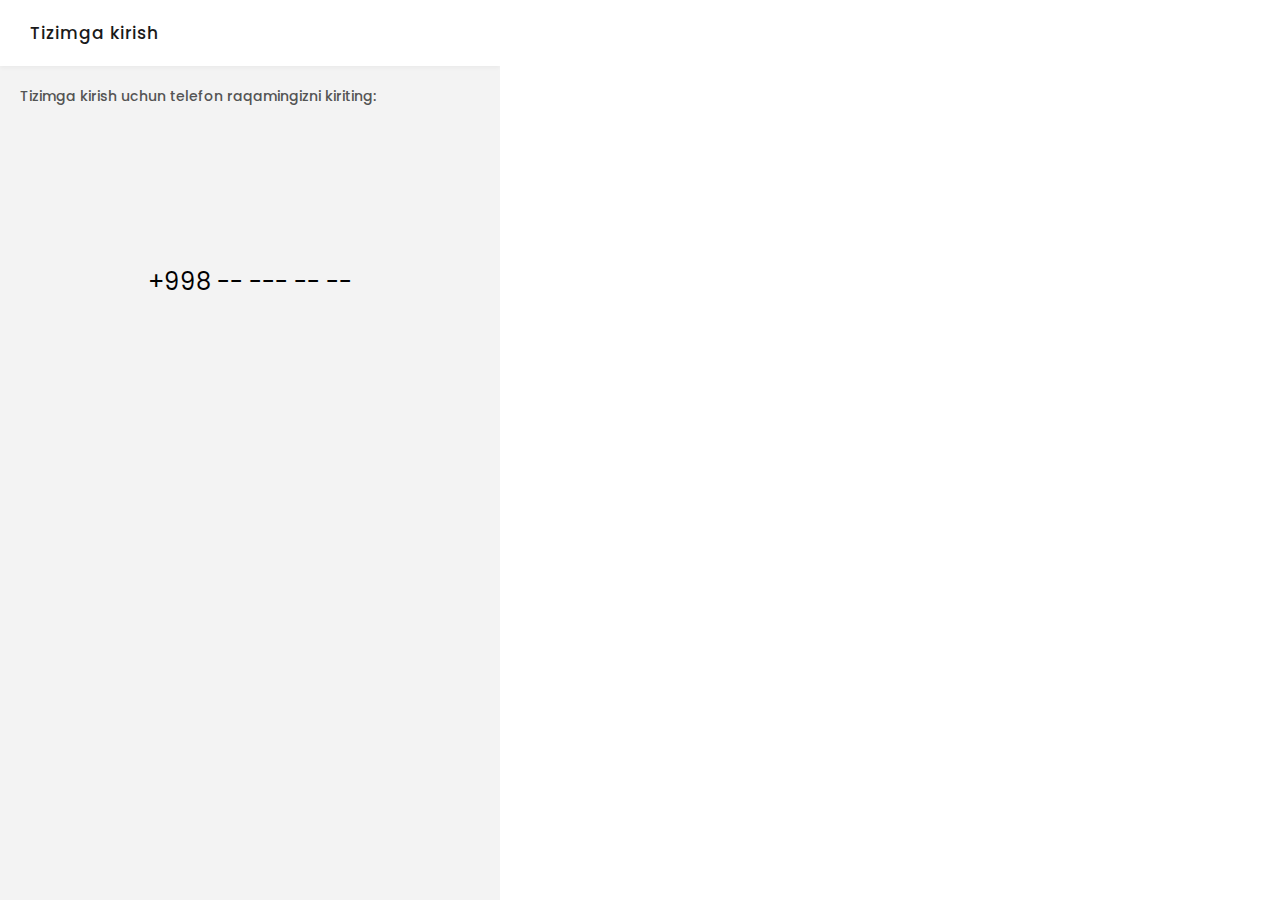
==== commit 229df8ee: "avia-results" ====
--- a/avia-results.html
+++ b/avia-results.html
@@ -10,7 +10,7 @@
 <body >
 <section class="full-height bg-muted">
     <header class="page bg-white">
-        <span class="go-back">
+        <span class="go-back" onclick="window.location.href='aviabiletlar.html'">
             <svg width="28" height="28" viewBox="0 0 28 28" fill="none" xmlns="http://www.w3.org/2000/svg">
                 <path d="M17.5 7L10.5 14L17.5 21" stroke="#8D8D8D" stroke-width="2" stroke-linecap="round" stroke-linejoin="round"/>
             </svg>
@@ -74,166 +74,8 @@
             <span class="badge">Arzon</span>
         </div>
         <div class="tickets">
-            <div class="ticket-result">
-                <div class="ticket-head">
-                    <div class="airport">
-                        <img class="airport-logo" src="./img/airport.svg" alt="UzAir">
-                        <span class="airport-name">Uzbekistan Airways</span>
-                    </div>
-                    <div class="bonus">
-                        <span>+22</span>
-                        <img src="./img/coin.png" alt="">
-                    </div>
-                </div>
-                <div class="ticket-info">
-                    <div class="destinations">
-                        <div class="times">12:00 - 16:35</div>
-                        <div class="locations">SMRQ - TASH</div>
-                    </div>
-                    <div class="fly-about">
-                        <div class="fly-time">4 s, 35 daq</div>
-                        <div class="fly-type">To‘g‘ridan to‘g‘ri</div>
-                    </div>
-                </div>
-                <div class="pricing">
-                    <button class="btn btn-primary">420 000 UZS</button>
-                    <div class="bonus">
-                        <img src="./img/coin.png" alt="">
-                        <span> 4 850</span>
-                    </div>
-                </div>
-                <div class="i-dont">
-                    32 000 <span> x12 </span>
-                </div>
-            </div>
-            <div class="ticket-result">
-                <div class="ticket-head">
-                    <div class="airport">
-                        <img class="airport-logo" src="./img/airport.svg" alt="UzAir">
-                        <span class="airport-name">Uzbekistan Airways</span>
-                    </div>
-                    <div class="bonus">
-                        <span>+22</span>
-                        <img src="./img/coin.png" alt="">
-                    </div>
-                </div>
-                <div class="ticket-info">
-                    <div class="destinations">
-                        <div class="times">12:00 - 16:35</div>
-                        <div class="locations">SMRQ - TASH</div>
-                    </div>
-                    <div class="fly-about">
-                        <div class="fly-time">4 s, 35 daq</div>
-                        <div class="fly-type">To‘g‘ridan to‘g‘ri</div>
-                    </div>
-                </div>
-                <div class="pricing">
-                    <button class="btn btn-primary">420 000 UZS</button>
-                    <div class="bonus">
-                        <img src="./img/coin.png" alt="">
-                        <span> 4 850</span>
-                    </div>
-                </div>
-                <div class="i-dont">
-                    32 000 <span> x12 </span>
-                </div>
-            </div>
-            <div class="ticket-result">
-                <div class="ticket-head">
-                    <div class="airport">
-                        <img class="airport-logo" src="./img/airport.svg" alt="UzAir">
-                        <span class="airport-name">Uzbekistan Airways</span>
-                    </div>
-                    <div class="bonus">
-                        <span>+22</span>
-                        <img src="./img/coin.png" alt="">
-                    </div>
-                </div>
-                <div class="ticket-info">
-                    <div class="destinations">
-                        <div class="times">12:00 - 16:35</div>
-                        <div class="locations">SMRQ - TASH</div>
-                    </div>
-                    <div class="fly-about">
-                        <div class="fly-time">4 s, 35 daq</div>
-                        <div class="fly-type">To‘g‘ridan to‘g‘ri</div>
-                    </div>
-                </div>
-                <div class="pricing">
-                    <button class="btn btn-primary">420 000 UZS</button>
-                    <div class="bonus">
-                        <img src="./img/coin.png" alt="">
-                        <span> 4 850</span>
-                    </div>
-                </div>
-                <div class="i-dont">
-                    32 000 <span> x12 </span>
-                </div>
-            </div>
-            <div class="ticket-result">
-                <div class="ticket-head">
-                    <div class="airport">
-                        <img class="airport-logo" src="./img/airport.svg" alt="UzAir">
-                        <span class="airport-name">Uzbekistan Airways</span>
-                    </div>
-                    <div class="bonus">
-                        <span>+22</span>
-                        <img src="./img/coin.png" alt="">
-                    </div>
-                </div>
-                <div class="ticket-info">
-                    <div class="destinations">
-                        <div class="times">12:00 - 16:35</div>
-                        <div class="locations">SMRQ - TASH</div>
-                    </div>
-                    <div class="fly-about">
-                        <div class="fly-time">4 s, 35 daq</div>
-                        <div class="fly-type">To‘g‘ridan to‘g‘ri</div>
-                    </div>
-                </div>
-                <div class="pricing">
-                    <button class="btn btn-primary">420 000 UZS</button>
-                    <div class="bonus">
-                        <img src="./img/coin.png" alt="">
-                        <span> 4 850</span>
-                    </div>
-                </div>
-                <div class="i-dont">
-                    32 000 <span> x12 </span>
-                </div>
-            </div>
-            <div class="ticket-result">
-                <div class="ticket-head">
-                    <div class="airport">
-                        <img class="airport-logo" src="./img/airport.svg" alt="UzAir">
-                        <span class="airport-name">Uzbekistan Airways</span>
-                    </div>
-                    <div class="bonus">
-                        <span>+22</span>
-                        <img src="./img/coin.png" alt="">
-                    </div>
-                </div>
-                <div class="ticket-info">
-                    <div class="destinations">
-                        <div class="times">12:00 - 16:35</div>
-                        <div class="locations">SMRQ - TASH</div>
-                    </div>
-                    <div class="fly-about">
-                        <div class="fly-time">4 s, 35 daq</div>
-                        <div class="fly-type">To‘g‘ridan to‘g‘ri</div>
-                    </div>
-                </div>
-                <div class="pricing">
-                    <button class="btn btn-primary">420 000 UZS</button>
-                    <div class="bonus">
-                        <img src="./img/coin.png" alt="">
-                        <span> 4 850</span>
-                    </div>
-                </div>
-                <div class="i-dont">
-                    32 000 <span> x12 </span>
-                </div>
-            </div>
+            So'rov bo'yicha biletlar qidirilmoqda... <br>
+            Iltimos kuting...
         </div>
     </div>
     <div class="filter btn btn-primary">
@@ -429,14 +271,91 @@
     </section>
     <script src="./request.js"></script>
     <script>
+        let allTickets=[];
         function onCheckToken(event){
             console.log(JSON.parse(event.target.response))
             if (JSON.parse(event.target.response).status!=="success"){
                 window.location.href="./login.html"
             }
         }
+        function showTime(ticket){
+            const from_date=new Date(ticket.itineraries[0].segments[0].departure.at);
+            const to_date=new Date(ticket.itineraries[0].segments[ticket.itineraries[0].segments.length-1].departure.at);
+            let from_minutes="";
+            if (from_date.getMinutes()>9){
+                from_minutes=from_date.getMinutes();
+            } else {
+                from_minutes="0"+from_date.getMinutes();
+            }
+            let to_minutes="";
+            if (to_date.getMinutes()>9){
+                to_minutes=to_date.getMinutes();
+            } else {
+                to_minutes="0"+to_date.getMinutes();
+            }
+            return from_date.getHours()+":"+from_minutes+" - "+to_date.getHours()+":"+to_minutes;
+        }
+        function showTimeDiff(ticket){
+            const dateDiff=new Date(ticket.itineraries[0].segments[ticket.itineraries[0].segments.length-1].departure.at);
+            console.log(dateDiff)-new Date(ticket.itineraries[0].segments[0].departure.at);
+            let natija;
+            if (new Date(dateDiff).getDay()>1){
+                natija=new Date(dateDiff).getDay()+" k, "
+            }
+            natija+=new Date(dateDiff).getHours()+"s, "+new Date(dateDiff).getMinutes()+" daq";
+            return natija
+        }
+        function renderTicket(ticket){
+            const from=JSON.parse(localStorage.getItem("air-properties")).from;
+            const to=JSON.parse(localStorage.getItem("air-properties")).to;
+            const inHTML=`<div class="ticket-result">
+                <div class="ticket-head">
+                    <div class="airport">
+                        <img class="airport-logo" src="./img/airport.svg" alt="UzAir">
+                        <span class="airport-name">Uzbekistan Airways</span>
+                    </div>
+                    <div class="bonus">
+                        <span>+22</span>
+                        <img src="./img/coin.png" alt="">
+                    </div>
+                </div>
+                <div class="ticket-info">
+                    <div class="destinations">
+                        <div class="times">${showTime(ticket)}</div>
+                        <div class="locations">${from.location.code} - ${to.location.code}</div>
+                    </div>
+                    <div class="fly-about">
+                        <div class="fly-time">${showTimeDiff(ticket)}</div>
+                        <div class="fly-type">${ticket.itineraries[0].segments.length>1 ? `${ticket.itineraries[0].segments.length-1} ta qo'nish`: "To'g'ridan to'g'ri"}</div>
+                    </div>
+                </div>
+                <div class="pricing">
+                    <button class="btn btn-primary">${ticket.price.total} ${ticket.price.currency}</button>
+                    <div class="bonus">
+                        <img src="./img/coin.png" alt="">
+                        <span> 4 850</span>
+                    </div>
+                </div>
+                <div class="i-dont">
+                    32 000 <span> x12 </span>
+                </div>
+            </div>`;
+            document.querySelector(".tickets").innerHTML+=inHTML;
+        }
         function onTicketsSuccess(event){
+            document.querySelector(".tickets").innerHTML="";
+            var response=JSON.parse(event.target.response);
             console.log(JSON.parse(event.target.response).data);
+            if (response.status=="success"){
+                if (response.data.flightOffersSearch.length>0){
+                    allTickets=response.data;
+                    response.data.flightOffersSearch.forEach(function(item){
+                        renderTicket(item);
+                    })
+                } else {
+                    document.querySelector(".tickets").innerHTML="So'rov bo'yicha natijalar topilmadi :("
+                }
+            }
         }
         function getTickets(){
             if (localStorage.getItem("air-properties")){
@@ -444,7 +363,7 @@
                 const to=JSON.parse(localStorage.getItem("air-properties")).to;
                 const passengers=JSON.parse(localStorage.getItem("air-properties")).passengers;
                 const date=new Date(from.date).toISOString().split("T")[0]
-                send_req(token+`/amadeus/search?from=${from.location.code}&to=${to.location.code}&date=${date}&adults=${passengers.count.kattalar}&children=${passengers.count.bolalar}&infants=${passengers.count.chaqaloqlar}`, "GET", JSON.stringify({}), onTicketsSuccess);
+                send_req(token+`/amadeus/search?from=${from.location.code}&to=${to.location.code}&date=${date}&adults=${passengers.count.kattalar}&children=${passengers.count.bolalar}&infants=${passengers.count.chaqaloqlar}&class=${passengers.class}`, "GET", JSON.stringify({}), onTicketsSuccess);
             }
         }
         window.onload = function(){
@@ -454,6 +373,7 @@
                             
                         </p>
                         </div>`)
+                        getTickets();
             document.querySelectorAll(".slider-item").forEach(function(item){
                 item.addEventListener("click", function(event){
                     document.querySelectorAll(".slider-item.active").forEach(function(item_inner){
--- a/css/style.css
+++ b/css/style.css
@@ -10,7 +10,7 @@
 }
 
 body{
-    max-width: 420px;
+    max-width: 500px;
     font-family: "Poppins", sans-serif;
     min-height: 100vh;
     font-size: 12px;
@@ -774,12 +774,13 @@
     justify-content: flex-start;
     align-items: center;
     flex-direction: row;
+    flex-wrap: wrap;
     margin-top: 20px;
   }
   
 .classes .btn{
     display: inline-block;
-    width: 100px;
+    min-width: 100px;
     margin-right: 6px;
     text-align: center;
 }
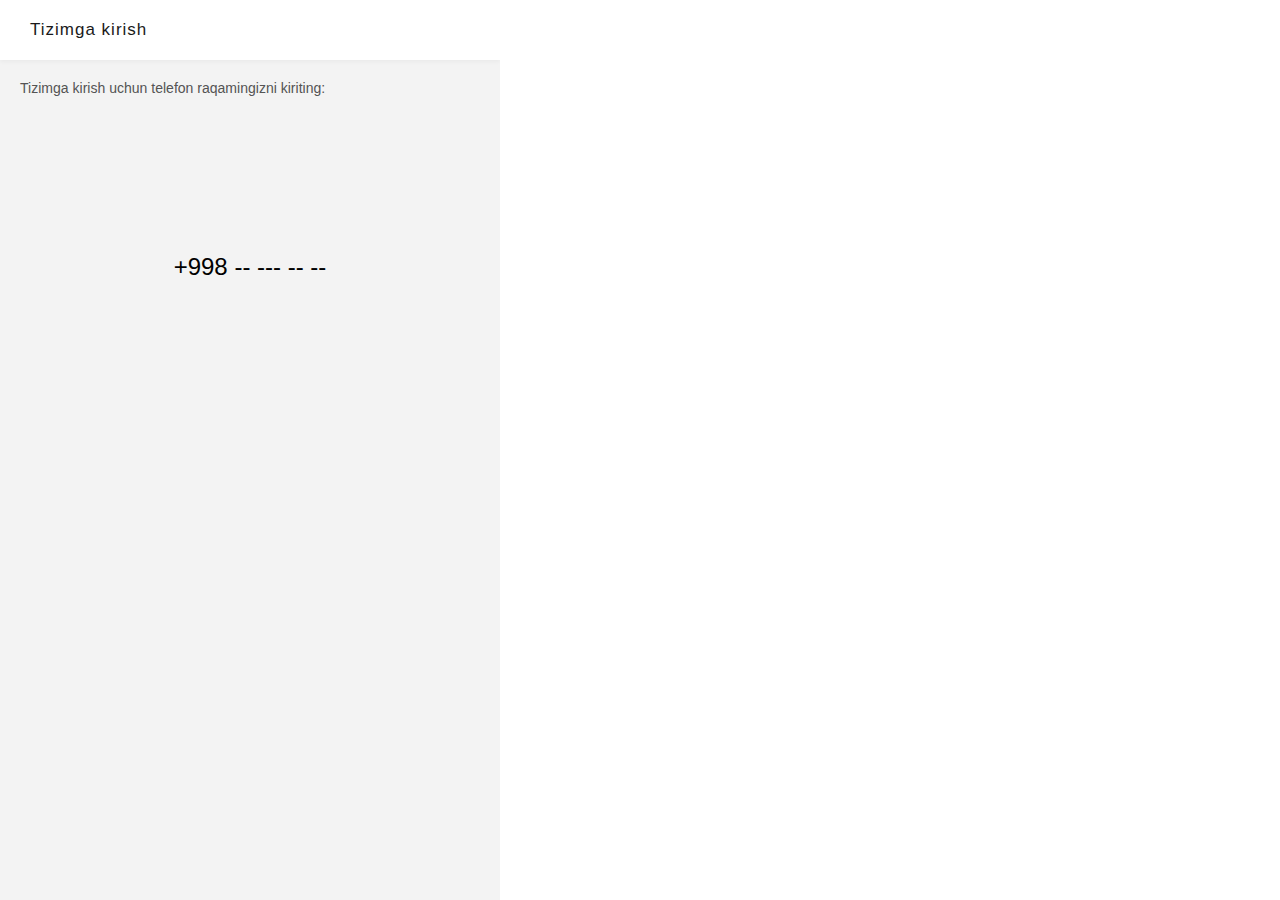
==== commit 7ff7c7a5: "avia-results" ====
--- a/avia-results.html
+++ b/avia-results.html
@@ -330,7 +330,7 @@
                     </div>
                 </div>
                 <div class="pricing">
-                    <button class="btn btn-primary">${ticket.price.total} ${ticket.price.currency}</button>
+                    <button class="btn btn-primary">${parseInt(ticket.price.total)} ${ticket.price.currency}</button>
                     <div class="bonus">
                         <img src="./img/coin.png" alt="">
                         <span> 4 850</span>
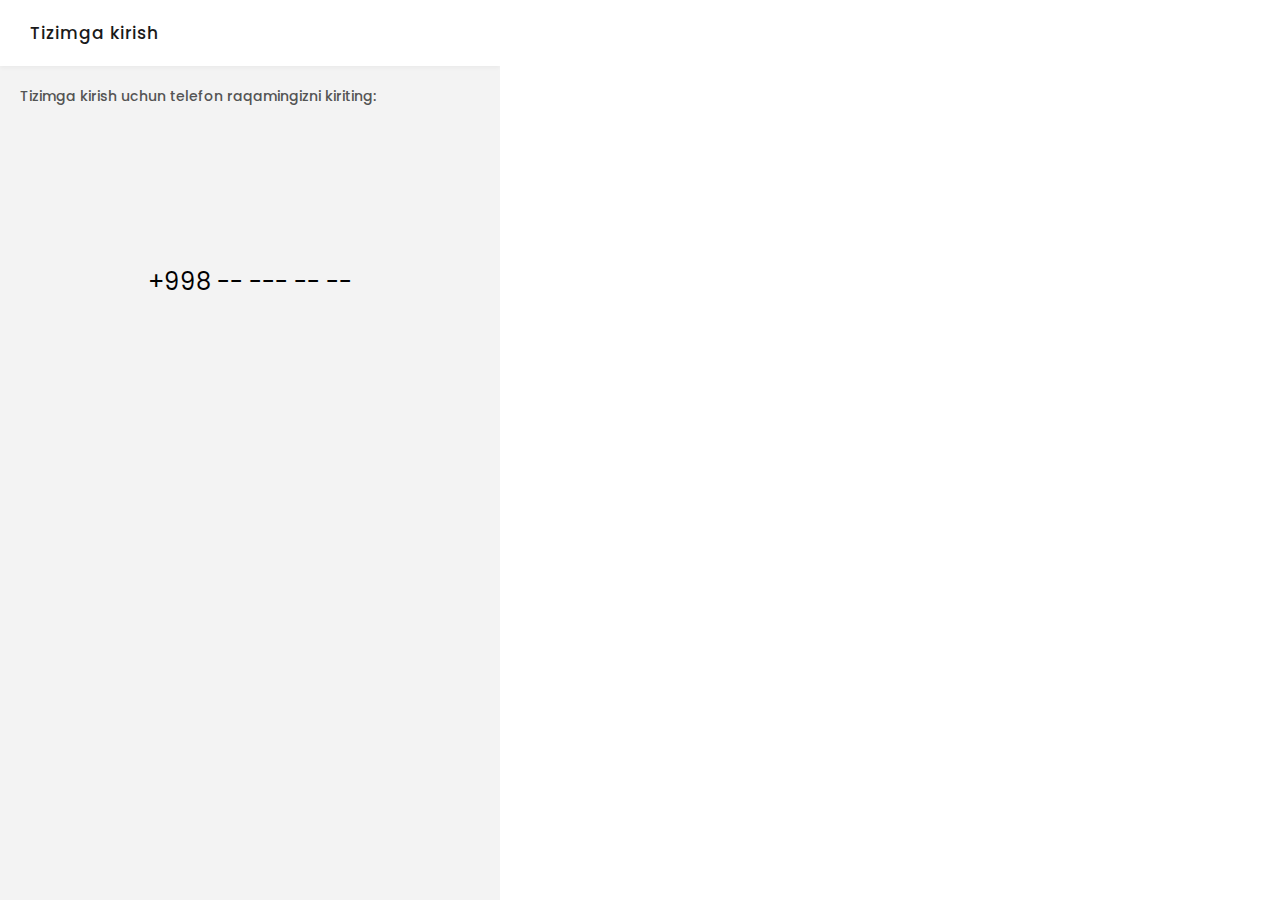
==== commit 4193759d: "avia-results chala" ====
--- a/avia-results.html
+++ b/avia-results.html
@@ -296,11 +296,11 @@
             return from_date.getHours()+":"+from_minutes+" - "+to_date.getHours()+":"+to_minutes;
         }
         function showTimeDiff(ticket){
-            const dateDiff=new Date(ticket.itineraries[0].segments[ticket.itineraries[0].segments.length-1].departure.at);
-            console.log(dateDiff)-new Date(ticket.itineraries[0].segments[0].departure.at);
-            let natija;
-            if (new Date(dateDiff).getDay()>1){
-                natija=new Date(dateDiff).getDay()+" k, "
+            const dateDiff=new Date(ticket.itineraries[0].segments[ticket.itineraries[0].segments.length-1].departure.at)-new Date(ticket.itineraries[0].segments[0].departure.at);
+            console.log(new Date(dateDiff));
+            let natija="";
+            if (new Date(dateDiff).getDate()>0){
+                natija=new Date(dateDiff).getDate()+" k, "
             }
             natija+=new Date(dateDiff).getHours()+"s, "+new Date(dateDiff).getMinutes()+" daq";
             return natija
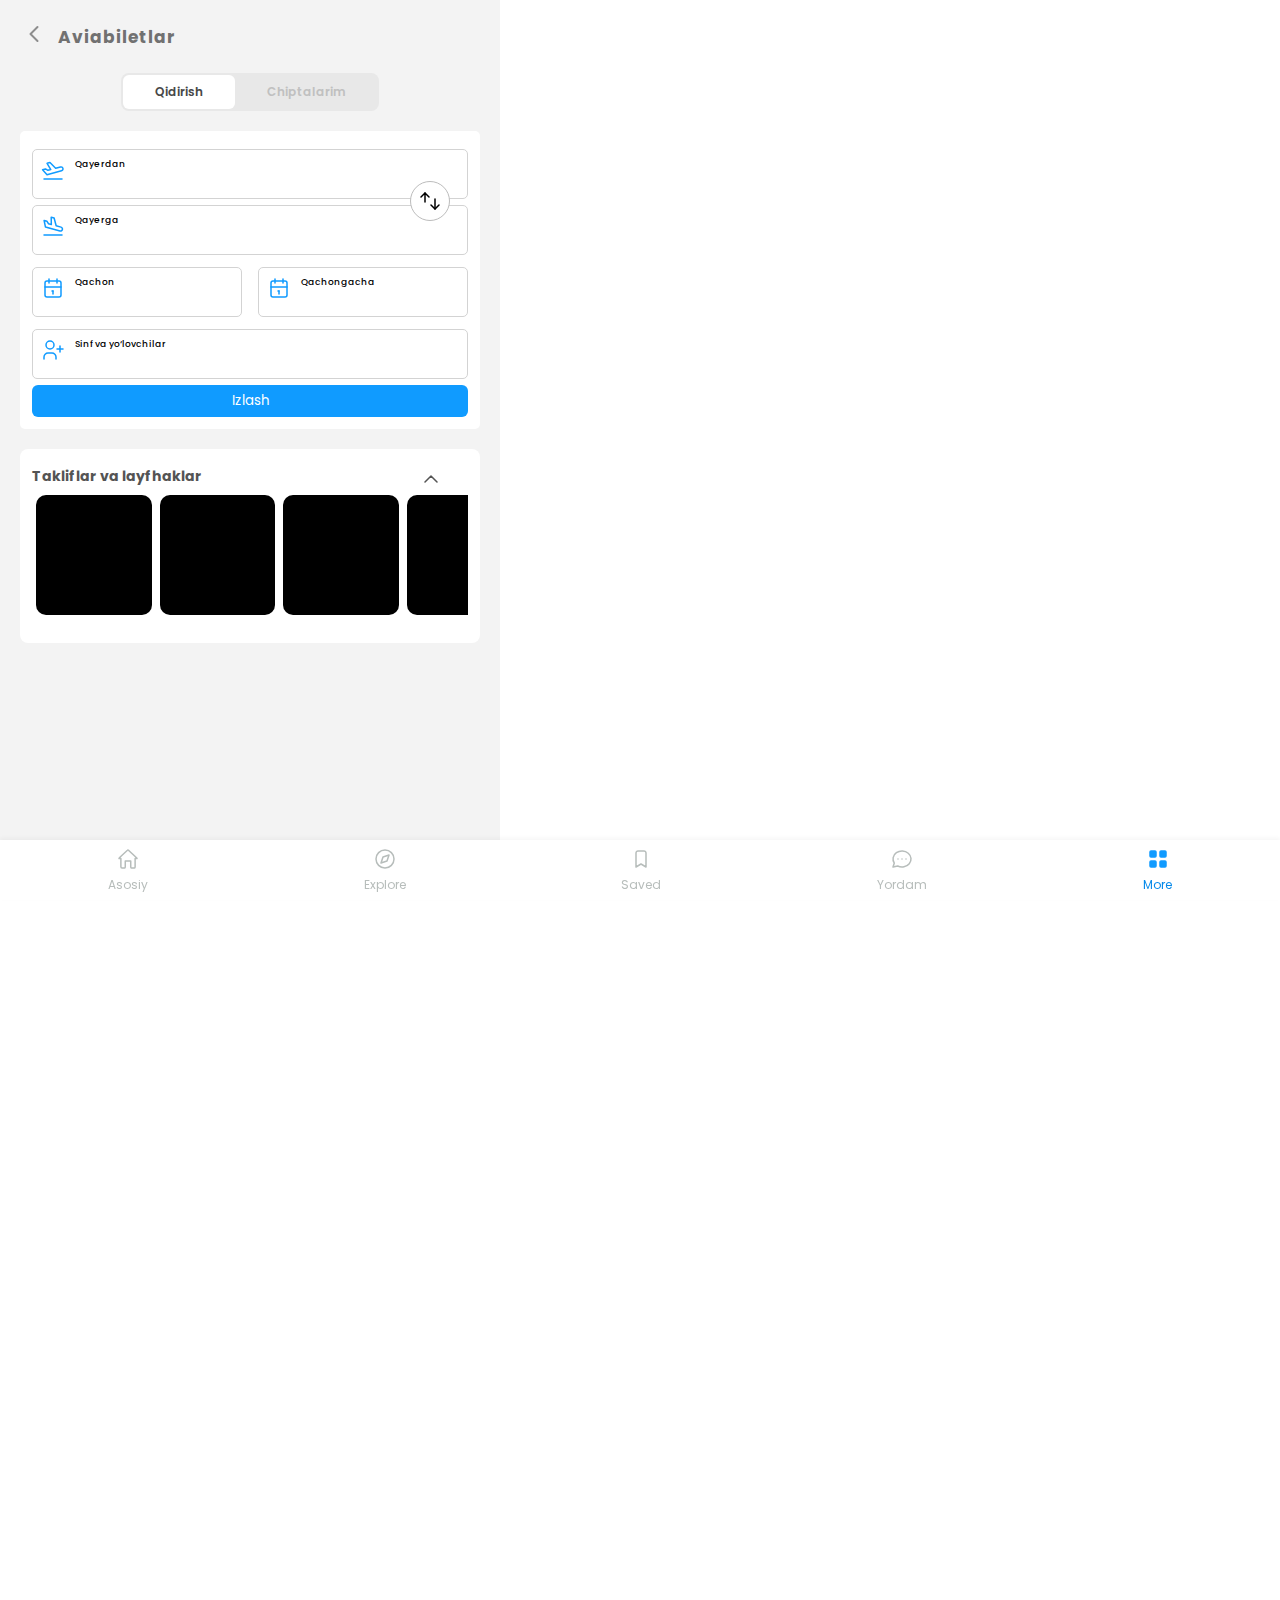
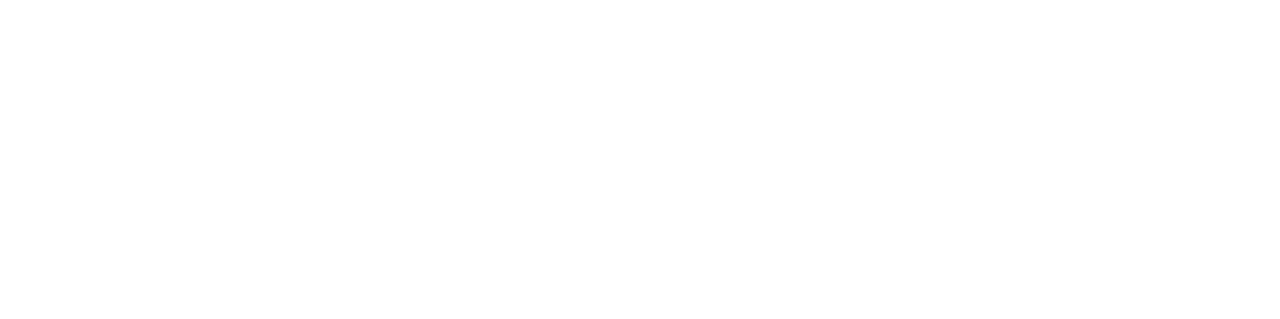
==== commit 95091084: "fixing bugs" ====
--- a/avia-results.html
+++ b/avia-results.html
@@ -24,57 +24,18 @@
     </header>
     <nav class="slider-container">
         <div class="slider" style="width: calc( 105px * 10)">
-            <div class="slider-item">
-                <span class="date">26 yan, chor </span>
-                <span class="cost">420 000 UZS </span>
-            </div>
-            <div class="slider-item active">
-                <span class="date">26 yan, chor </span>
-                <span class="cost">420 000 UZS </span>
-            </div>
-            <div class="slider-item">
-                <span class="date">26 yan, chor </span>
-                <span class="cost">420 000 UZS </span>
-            </div>
-            <div class="slider-item">
-                <span class="date">26 yan, chor </span>
-                <span class="cost">420 000 UZS </span>
-            </div>
-            <div class="slider-item">
-                <span class="date">26 yan, chor </span>
-                <span class="cost">420 000 UZS </span>
-            </div>
-            <div class="slider-item">
-                <span class="date">26 yan, chor </span>
-                <span class="cost">420 000 UZS </span>
-            </div>
-            <div class="slider-item">
-                <span class="date">26 yan, chor </span>
-                <span class="cost">420 000 UZS </span>
-            </div>
-            <div class="slider-item">
-                <span class="date">26 yan, chor </span>
-                <span class="cost">420 000 UZS </span>
-            </div>
-            <div class="slider-item">
-                <span class="date">26 yan, chor </span>
-                <span class="cost">420 000 UZS </span>
-            </div>
-            <div class="slider-item">
-                <span class="date">26 yan, chor </span>
-                <span class="cost">420 000 UZS </span>
-            </div>
+            
         </div>
     </nav>
     <div class="container">
-        <div class="ticket-types">
+        <!-- <div class="ticket-types">
             <span class="badge active">Arzon</span>
             <span class="badge">Tezkor</span>
             <span class="badge">Arzon</span>
             <span class="badge">Arzon</span>
-        </div>
+        </div> -->
         <div class="tickets">
-            So'rov bo'yicha biletlar qidirilmoqda... <br>
+            So'rov bo'yicha chiptalar qidirilmoqda... <br>
             Iltimos kuting...
         </div>
     </div>
@@ -272,15 +233,17 @@
     <script src="./request.js"></script>
     <script>
         let allTickets=[];
-        function onCheckToken(event){
-            console.log(JSON.parse(event.target.response))
-            if (JSON.parse(event.target.response).status!=="success"){
-                window.location.href="./login.html"
-            }
-        }
+        // For show money as MO NEY 000
+        function showMoney(money){
+            let result=money.toString().split("").reverse().map(function(digit,index){
+                return index%3==0?digit+" ":digit;
+            }).reverse().join("");
+            return result;
+        }
+        // For show tickets time as HH:MM - HH:MM of ticket
         function showTime(ticket){
             const from_date=new Date(ticket.itineraries[0].segments[0].departure.at);
-            const to_date=new Date(ticket.itineraries[0].segments[ticket.itineraries[0].segments.length-1].departure.at);
+            const to_date=new Date(ticket.itineraries[0].segments[ticket.itineraries[0].segments.length-1].arrival.at);
             let from_minutes="";
             if (from_date.getMinutes()>9){
                 from_minutes=from_date.getMinutes();
@@ -295,16 +258,55 @@
             }
             return from_date.getHours()+":"+from_minutes+" - "+to_date.getHours()+":"+to_minutes;
         }
+        // For show time difference from first departure and last arrival
         function showTimeDiff(ticket){
-            const dateDiff=new Date(ticket.itineraries[0].segments[ticket.itineraries[0].segments.length-1].departure.at)-new Date(ticket.itineraries[0].segments[0].departure.at);
-            console.log(new Date(dateDiff));
+            const dateDiff=new Date(ticket.itineraries[0].segments[ticket.itineraries[0].segments.length-1].arrival.at)-new Date(ticket.itineraries[0].segments[0].departure.at);
             let natija="";
-            if (new Date(dateDiff).getDate()>0){
-                natija=new Date(dateDiff).getDate()+" k, "
-            }
-            natija+=new Date(dateDiff).getHours()+"s, "+new Date(dateDiff).getMinutes()+" daq";
+            const kun=parseInt(dateDiff / 86400000);
+            const soat=parseInt((dateDiff % 86400000)/3600000);
+            const daqiqa=parseInt((dateDiff % 3600000)/60000);
+            if (kun>0){
+                natija=kun+" k, ";
+            }
+            natija+=soat+"s, "+daqiqa+" daq";
             return natija
         }
+        // For show date as D MMM, DAY[3]
+        function formatDateToShow(date){
+            const week=[
+                "Yak",
+                "Dush",
+                "Sesh",
+                "Chor",
+                "Pay",
+                "Jum",
+                "Shan"
+                ]
+            const months=[
+                "Yan",
+                "Fev",
+                "Mar",
+                "Apr",
+                "May",
+                "Iyn",
+                "Iyl",
+                "Avg",
+                "Sen",
+                "Okt",
+                "Noy",
+                "Dek"
+            ]
+            return date.getDate()+" "+months[date.getMonth()]+", "+week[date.getDay()];
+        }
+        // This function executes if checkToken request will success and receives data as XMLHttpRequest event.
+        // If result is not success (on AuthError) redirects to login page.
+        function onCheckToken(event){
+            console.log(JSON.parse(event.target.response))
+            if (JSON.parse(event.target.response).status!=="success"){
+                window.location.href="./login.html"
+            }
+        }
+        // Function creates a Ticket's HTML code and appends to <div class='tickets'></div>
         function renderTicket(ticket){
             const from=JSON.parse(localStorage.getItem("air-properties")).from;
             const to=JSON.parse(localStorage.getItem("air-properties")).to;
@@ -312,7 +314,7 @@
                 <div class="ticket-head">
                     <div class="airport">
                         <img class="airport-logo" src="./img/airport.svg" alt="UzAir">
-                        <span class="airport-name">Uzbekistan Airways</span>
+                        <span class="airport-name">${ticket.itineraries[0].segments[0].departure.iataCode} - ${ticket.itineraries[0].segments[ticket.itineraries[0].segments.length-1].arrival.iataCode}</span>
                     </div>
                     <div class="bonus">
                         <span>+22</span>
@@ -326,22 +328,24 @@
                     </div>
                     <div class="fly-about">
                         <div class="fly-time">${showTimeDiff(ticket)}</div>
-                        <div class="fly-type">${ticket.itineraries[0].segments.length>1 ? `${ticket.itineraries[0].segments.length-1} ta qo'nish`: "To'g'ridan to'g'ri"}</div>
+                        <div class="fly-type">${ticket.itineraries[0].segments.length>1 ? ticket.itineraries[0].segments.length-1+" ta qo'nish": "To'g'ridan to'g'ri"}</div>
                     </div>
                 </div>
                 <div class="pricing">
-                    <button class="btn btn-primary">${parseInt(ticket.price.total)} ${ticket.price.currency}</button>
+                    <button class="btn btn-primary">${showMoney(parseInt(ticket.price.total))} ${ticket.price.currency}</button>
                     <div class="bonus">
                         <img src="./img/coin.png" alt="">
                         <span> 4 850</span>
                     </div>
                 </div>
                 <div class="i-dont">
-                    32 000 <span> x12 </span>
+                    ${showMoney(parseInt((parseInt(ticket.price.total)+parseInt(ticket.price.total)*0.1)/12))} <span> x12 </span>
                 </div>
             </div>`;
             document.querySelector(".tickets").innerHTML+=inHTML;
         }
+        // This function executes if getTickets request will success and receives data as XMLHttpRequest event.
+        // Checks the result. When data.length>0 sends each ticket to renderTicket(ticket). else works through error.
         function onTicketsSuccess(event){
             document.querySelector(".tickets").innerHTML="";
             var response=JSON.parse(event.target.response);
@@ -354,26 +358,59 @@
                     })
                 } else {
                     document.querySelector(".tickets").innerHTML="So'rov bo'yicha natijalar topilmadi :("
+                    sayError("So'rov bo'yicha natijalar topilmadi :(");
                 }
-            }
-        }
-        function getTickets(){
+            } else {
+                sayError("Xatolik. "+response.message);
+            }
+        }
+        // This function will create <div class='slider-item'></div> and returns sliderItem to renderSlider.
+        function createSlider(timeStamp, starts=new Date().getTime()){
+            const slider=document.createElement("DIV");
+            const date=new Date(timeStamp);
+            slider.classList.add("slider-item");
+            slider.innerHTML=`<span class="date">${formatDateToShow(date)}</span><span class="cost"> yuklanmoqda... </span>`;
+            slider.id="slider_"+timeStamp;
+            if (timeStamp==starts){
+                slider.classList.add("active");
+            }
+            return slider;
+        }
+        // Renders Slider Ribbon <div class="slider" style="width: calc(102px * {sliderItemsCount})"> ... ... ... </div>
+        function renderSlider(from, to){
+            const count=(to.date-from.date)/86400000;
+            const sliderContainer=document.querySelector(".slider");
+            sliderContainer.style.width=102*count+"px";
+            for(i = 0; i < count; i++){
+                const date = new Date(from.date + (i * 86400000));
+                const slider=createSlider(date.getTime(), from.date);
+                sliderContainer.appendChild(slider);
+            }
+        }
+        // Send request to server for tickets looking to localStorage's {air-properties} Item.
+        function getTickets(from, to, passengers){
+            const date=new Date(from.date).toISOString().split("T")[0]
+            if ( new Date(date)<= new Date()){
+                sayError("Tanlangan muddat bo'yicha chipta buyurtma qilib bo'lmaydi!");
+                window.location.href='aviabiletlar.html'
+                return
+            }
+            send_req(token+`/amadeus/search?from=${from.location.code}&to=${to.location.code}&date=${date}&adults=${passengers.count.kattalar}&children=${passengers.count.bolalar}&infants=${passengers.count.chaqaloqlar}&class=${passengers.class}`, "GET", JSON.stringify({}), onTicketsSuccess);
+        }
+        // Basic events, functionalities and some stuff for UX and getting correct values from elements
+        window.onload=function(){
+            checkToken();
             if (localStorage.getItem("air-properties")){
-                const from=JSON.parse(localStorage.getItem("air-properties")).from;
-                const to=JSON.parse(localStorage.getItem("air-properties")).to;
                 const passengers=JSON.parse(localStorage.getItem("air-properties")).passengers;
-                const date=new Date(from.date).toISOString().split("T")[0]
-                send_req(token+`/amadeus/search?from=${from.location.code}&to=${to.location.code}&date=${date}&adults=${passengers.count.kattalar}&children=${passengers.count.bolalar}&infants=${passengers.count.chaqaloqlar}&class=${passengers.class}`, "GET", JSON.stringify({}), onTicketsSuccess);
-            }
-        }
-        window.onload = function(){
-            document.body.innerHTML+=(`<div id="say_error">
-                        <div class="err_icon"> &times; </div>
-                        <p class="err_text">
-                            
-                        </p>
-                        </div>`)
-                        getTickets();
+                document.querySelector("header h2 span:nth-child(2)").innerHTML=`${parseInt(passengers.count.kattalar)+parseInt(passengers.count.bolalar)+parseInt(passengers.count.chaqaloqlar)} yo'lovchi, ${passengers.class}`;
+            } else {
+                window.location.href='./aviabiletlar.html'
+            }
+            const from=JSON.parse(localStorage.getItem("air-properties")).from;
+            const to=JSON.parse(localStorage.getItem("air-properties")).to;
+            const passengers=JSON.parse(localStorage.getItem("air-properties")).passengers;
+            renderSlider(from,to);
+            getTickets(from, to, passengers);
             document.querySelectorAll(".slider-item").forEach(function(item){
                 item.addEventListener("click", function(event){
                     document.querySelectorAll(".slider-item.active").forEach(function(item_inner){
@@ -443,7 +480,7 @@
                     document.querySelector(".active #search-input").focus()
                 })
             })
-            checkToken();
+            
         }
     </script>
 </body>
--- a/css/style.css
+++ b/css/style.css
@@ -760,7 +760,7 @@
 }
 
 .calendar{
-    width: 100%;
+    width: 300px;
     height: 400px;
     padding: 24px 0;
 }
@@ -776,7 +776,7 @@
     flex-direction: row;
     flex-wrap: wrap;
     margin-top: 20px;
-  }
+}
   
 .classes .btn{
     display: inline-block;
@@ -912,6 +912,7 @@
     width: 100px;
     flex-direction: column;
     justify-content: center;
+    cursor: pointer;
     align-items: center;
     padding: 8px;
     border-radius: 6px;
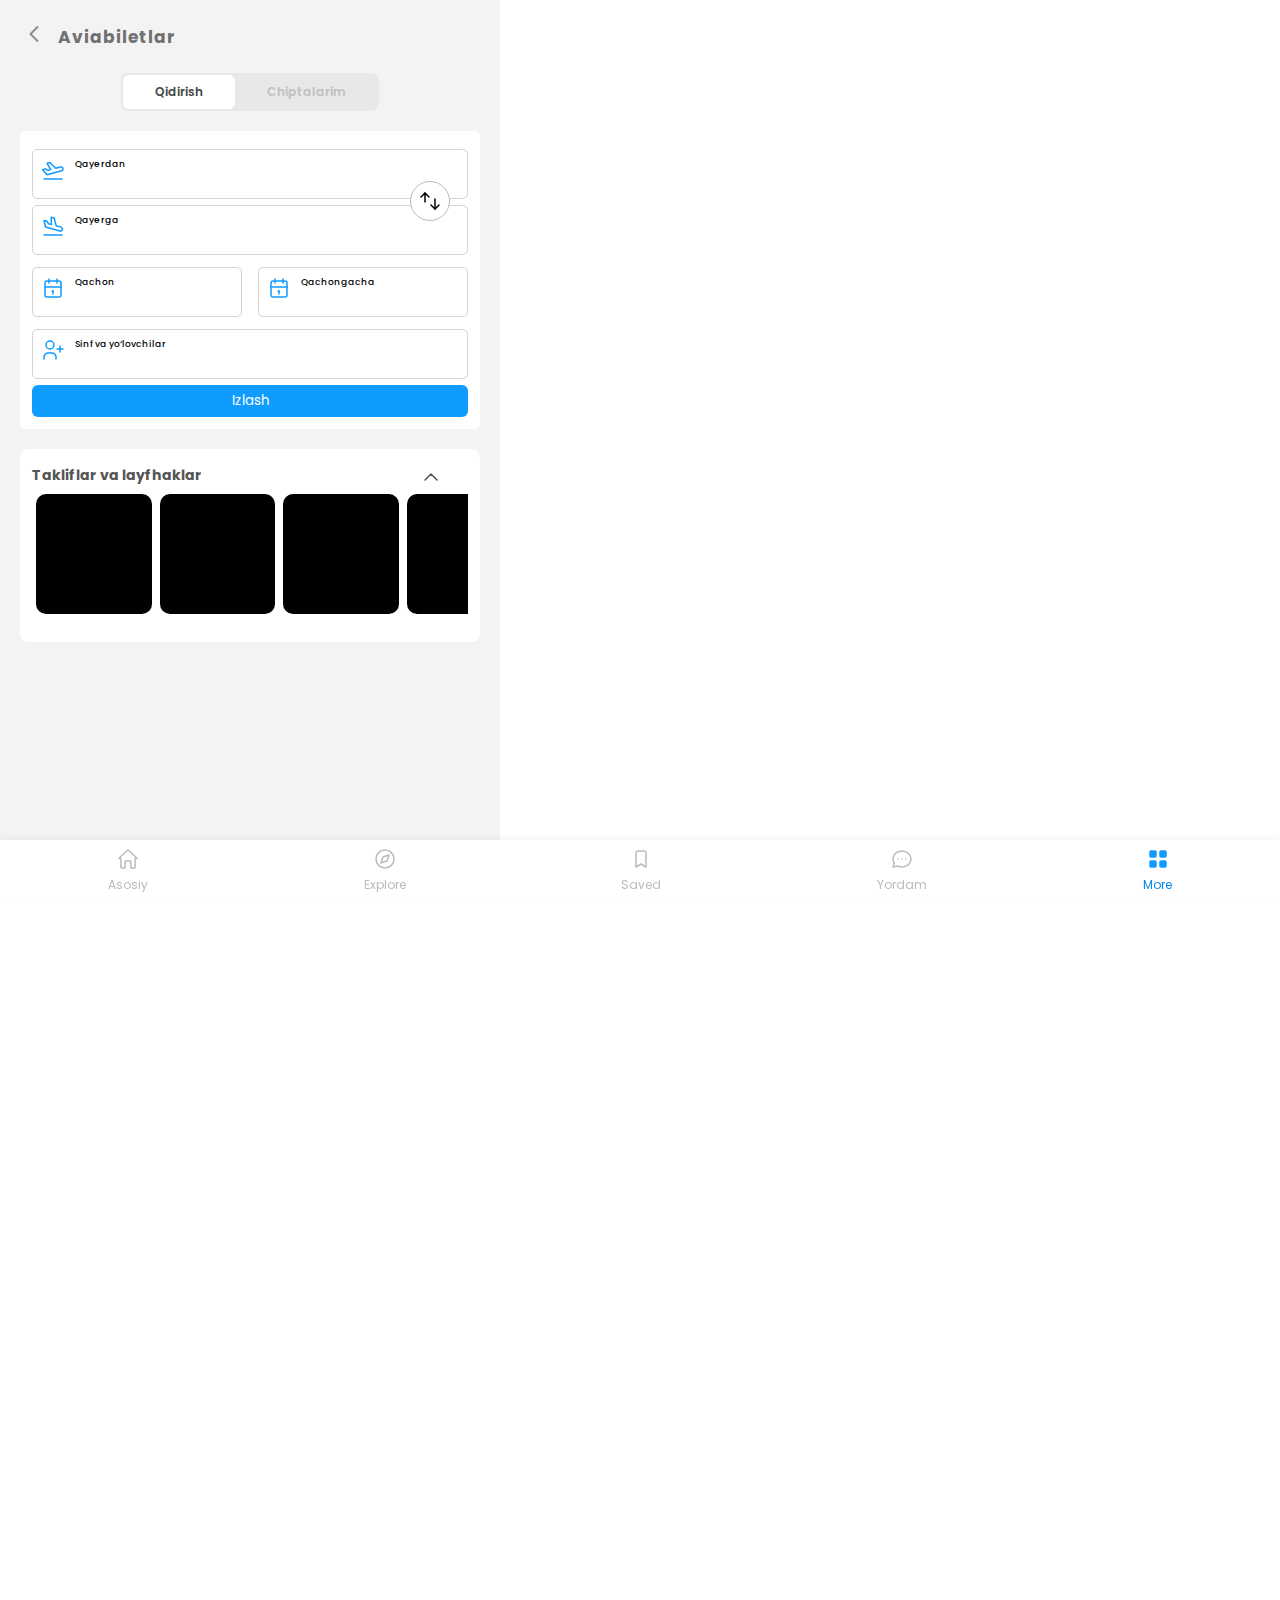
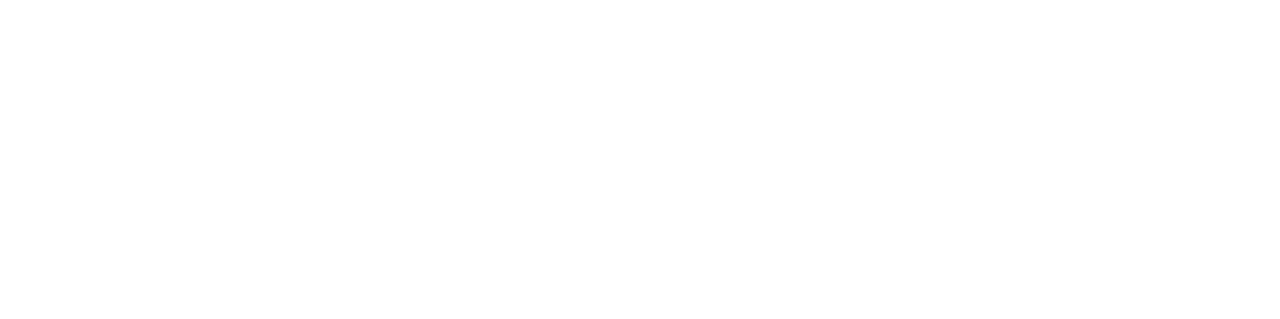
==== commit 906de61b: "asdasd" ====
--- a/avia-results.html
+++ b/avia-results.html
@@ -233,6 +233,44 @@
     <script src="./request.js"></script>
     <script>
         let allTickets=[];
+        // GET LIST OF AIRLINES
+        let airlines=[];
+        {
+            let xhr = new XMLHttpRequest();
+            xhr.addEventListener("load", function(event){
+                airlines=JSON.parse(event.target.response);
+            }, false);
+            xhr.open("GET", "./CONST/airlines.json", true);
+            xhr.setRequestHeader("Content-Type", "application/json; charset=utf-8");
+            xhr.send();
+        }
+        // GET LIST OF AIRPORTS
+        let AIRPORTS=[];
+        {
+            let xhr1 = new XMLHttpRequest();
+            xhr1.addEventListener("load", function(event){
+                AIRPORTS=JSON.parse(event.target.response);
+            }, false);
+            xhr1.open("GET", "./CONST/airports.json", true);
+            xhr1.setRequestHeader("Content-Type", "application/json; charset=utf-8");
+            xhr1.send();
+        }
+        // GET SINGLE AIRLINE INFO BY iataCode
+        function getAirline(code){
+            return airlines.find(function(airline){
+                if (airline.code==code){
+                    return true;
+                }
+            })
+        }
+        // GET SINGLE AIRPORT INFO BY iataCode
+        function getAirport(code){
+            return AIRPORTS.find(function(airport){
+                if (airport.code==code){
+                    return true;
+                }
+            })
+        }
         // For show money as MO NEY 000
         function showMoney(money){
             let result=money.toString().split("").reverse().map(function(digit,index){
@@ -257,6 +295,14 @@
                 to_minutes="0"+to_date.getMinutes();
             }
             return from_date.getHours()+":"+from_minutes+" - "+to_date.getHours()+":"+to_minutes;
+        }
+        // For show directions of ticket e.g. NYC - LON - TSK
+        function showTicketDirs(ticket){
+            let result=getAirport(ticket.itineraries[0].segments[0].departure.iataCode).cc;
+            for (i=0; i<ticket.itineraries[0].segments.length; i++){
+                result+=" - "+getAirport(ticket.itineraries[0].segments[i].arrival.iataCode).cc
+            }
+            return result;
         }
         // For show time difference from first departure and last arrival
         function showTimeDiff(ticket){
@@ -313,8 +359,8 @@
             const inHTML=`<div class="ticket-result">
                 <div class="ticket-head">
                     <div class="airport">
-                        <img class="airport-logo" src="./img/airport.svg" alt="UzAir">
-                        <span class="airport-name">${ticket.itineraries[0].segments[0].departure.iataCode} - ${ticket.itineraries[0].segments[ticket.itineraries[0].segments.length-1].arrival.iataCode}</span>
+                        <img class="airport-logo" src="https://mpics.avs.io/al_square/30/30/${ticket.itineraries[0].segments[0].carrierCode}.png" alt="UzAir">
+                        <span class="airport-name">${getAirline(ticket.itineraries[0].segments[0].carrierCode).name}</span>
                     </div>
                     <div class="bonus">
                         <span>+22</span>
@@ -324,7 +370,7 @@
                 <div class="ticket-info">
                     <div class="destinations">
                         <div class="times">${showTime(ticket)}</div>
-                        <div class="locations">${from.location.code} - ${to.location.code}</div>
+                        <div class="locations">${showTicketDirs(ticket)}</div>
                     </div>
                     <div class="fly-about">
                         <div class="fly-time">${showTimeDiff(ticket)}</div>
--- a/css/style.css
+++ b/css/style.css
@@ -1039,7 +1039,7 @@
 .i-dont{
     margin-top: 3px;
     display: inline-block;
-    background-color: #CCEAFF;
+    background-color: #FED314;
     font-size: 14px;
     font-weight: 500;
 }
@@ -1100,6 +1100,10 @@
 .air-info .air-name{
     font-weight: 400;
     font-size: 16px;
+}
+
+.airport-logo{
+    border-radius: 50%;
 }
 
 .air-info .air-long{
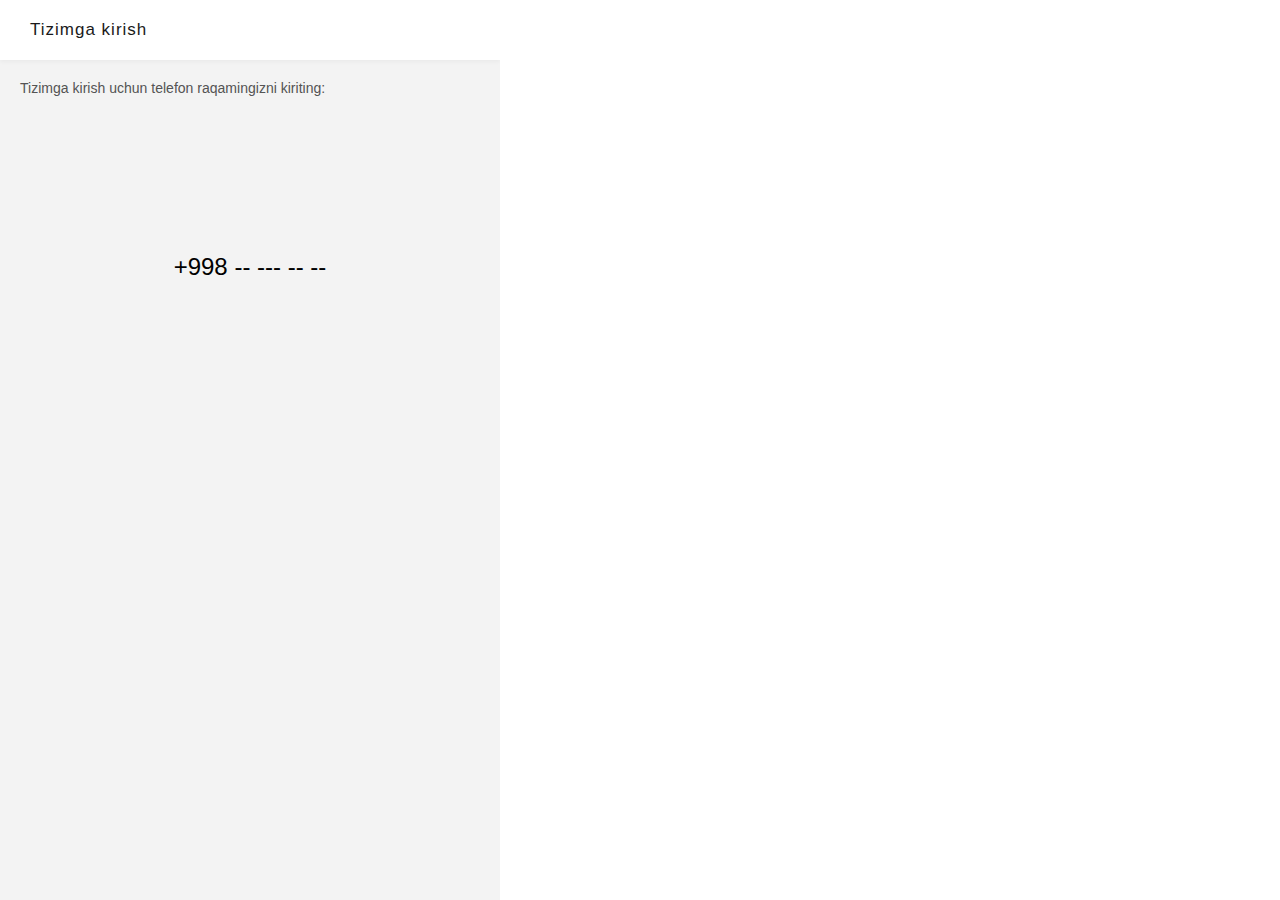
==== commit ad9ab6ab: "changing comp" ====
--- a/avia-results.html
+++ b/avia-results.html
@@ -296,6 +296,31 @@
             }
             return from_date.getHours()+":"+from_minutes+" - "+to_date.getHours()+":"+to_minutes;
         }
+        function setTodayMin(cost){
+            document.querySelector(".slider-item.active .cost").innerText=showMoney(parseInt(cost))+' UZS'; 
+        }
+        function showAllTimes(ticket){
+            let result='';
+            const from_date=new Date(ticket.itineraries[0].segments[0].departure.at);
+            let from_minutes="";
+            if (from_date.getMinutes()>9){
+                from_minutes=from_date.getMinutes();
+            } else {
+                from_minutes="0"+from_date.getMinutes();
+            }
+            result=from_date.getHours()+":"+from_minutes;
+            for(i=0; i<ticket.itineraries[0].segments.length; i++){
+                let to_date=new Date(ticket.itineraries[0].segments[i].arrival.at)
+                let to_minutes="";
+                if (to_date.getMinutes()>9){
+                    to_minutes=to_date.getMinutes();
+                } else {
+                    to_minutes="0"+to_date.getMinutes();
+                }
+                result+=" - "+to_date.getHours()+":"+to_minutes;
+            }
+            return result;
+        }
         // For show directions of ticket e.g. NYC - LON - TSK
         function showTicketDirs(ticket){
             let result=getAirport(ticket.itineraries[0].segments[0].departure.iataCode).cc;
@@ -356,7 +381,7 @@
         function renderTicket(ticket){
             const from=JSON.parse(localStorage.getItem("air-properties")).from;
             const to=JSON.parse(localStorage.getItem("air-properties")).to;
-            const inHTML=`<div class="ticket-result">
+            const inHTML=`<div class="ticket-result" id="ticket_${ticket.id}">
                 <div class="ticket-head">
                     <div class="airport">
                         <img class="airport-logo" src="https://mpics.avs.io/al_square/30/30/${ticket.itineraries[0].segments[0].carrierCode}.png" alt="UzAir">
@@ -389,6 +414,66 @@
                 </div>
             </div>`;
             document.querySelector(".tickets").innerHTML+=inHTML;
+            document.querySelectorAll(".ticket-result").forEach(function(item){
+                item.addEventListener("click", function(){
+                    document.querySelector("#parvoz").classList.add("active");
+                    const ticketId=item.id.split("_")[1];
+                    const selectedTicket=allTickets.flightOffersSearch.find(function(singleTicket){
+                        return singleTicket.id==ticketId
+                    })
+                    // console.log(selectedTicket);
+                    const ticketInformation=`<div class="ticket-about">
+                    <div class="regions">${showTicketDirs(selectedTicket)}</div>
+                    <div class="bonus">
+                        <span>+22</span>
+                        <img src="./img/coin.png" alt="Bonus">
+                    </div>
+                </div>
+                <span class="ticket-date">${formatDateToShow(new Date(selectedTicket.itineraries[0].segments[0].departure.at))}</span>
+                <div class="ticket-content">
+                    <div class="airport-info">
+                        <img class="airport-logo" src="https://mpics.avs.io/al_square/30/30/${selectedTicket.itineraries[0].segments[0].carrierCode}.png" alt="airport">
+                        <div class="air-info">
+                            <div class="air-name">${getAirline(selectedTicket.itineraries[0].segments[0].carrierCode).name}</div>
+                            <div class="air-long">${showTimeDiff(selectedTicket)}</div>
+                        </div>
+                    </div>
+                    <div class="fly-content">
+                        <div class="left-img">
+                            <svg width="24" height="91" viewBox="0 0 24 91" fill="none" xmlns="http://www.w3.org/2000/svg">
+                                <circle cx="12.5" cy="3.5" r="2.5" transform="rotate(90 12.5 3.5)" stroke="#109BFF" stroke-width="2"/>
+                                <circle cx="12.5" cy="87.5" r="2.5" transform="rotate(90 12.5 87.5)" stroke="#109BFF" stroke-width="2"/>
+                                <line opacity="0.4" x1="12.5" y1="5.5" x2="12.5" y2="84.5" stroke="#109BFF" stroke-linecap="round" stroke-dasharray="2 4"/>
+                                <path d="M14.6111 48.7L14.6111 52.9C14.6111 53.457 14.3887 53.9911 13.9928 54.3849C13.5969 54.7787 13.0599 55 12.5 55C11.9401 55 11.4031 54.7787 11.0072 54.3849C10.6113 53.9911 10.3889 53.457 10.3889 52.9L10.3889 48.7L3 44.5L3 41.35L10.3889 43.45L10.3889 39.25L8.27778 37.15L8.27778 34L12.5 36.1L16.7222 34L16.7222 37.15L14.6111 39.25L14.6111 43.45L22 41.35L22 44.5L14.6111 48.7Z" fill="#109BFF"/>
+                            </svg>
+                        </div>
+                        <div class="parvoz">
+                            <div class="parvoz-inner">
+                                <div class="p-vaqt"><div class="parvoz-time">${showTime(selectedTicket).split("-")[0]}</div>
+                                <div class="parvoz-date">${formatDateToShow(new Date(selectedTicket.itineraries[0].segments[0].departure.at))}</div></div>
+                                <div class="p-locations">
+                                    <div class="p-region">${showTicketDirs(selectedTicket).split("-")[0]}</div>
+                                    <div class="p-airport">${getAirport(selectedTicket.itineraries[0].segments[0].departure.iataCode).n}</div>
+                                </div>
+                            </div>
+                            ${selectedTicket.itineraries[0].segments.map(function(segment, index){ return (
+                                `<div class="parvoz-inner">
+                                <div class="p-vaqt"><div class="parvoz-time">${showAllTimes(selectedTicket).split("-")[index+1]}</div>
+                                <div class="parvoz-date">${formatDateToShow(new Date(selectedTicket.itineraries[0].segments[index].arrival.at))}</div></div>
+                                <div class="p-locations">
+                                    <div class="p-region">${showTicketDirs(selectedTicket).split("-")[index+1]}</div>
+                                    <div class="p-airport">${getAirport(selectedTicket.itineraries[0].segments[index].arrival.iataCode).n}</div>
+                                </div>
+                            </div>`
+                            )})}
+                        </div>
+                    </div>
+                </div>`
+                console.log(ticketInformation);
+                document.querySelector("#parvoz .window-inner").innerHTML=ticketInformation;
+                    item.classList.add("pressed")
+                })
+            })
         }
         // This function executes if getTickets request will success and receives data as XMLHttpRequest event.
         // Checks the result. When data.length>0 sends each ticket to renderTicket(ticket). else works through error.
@@ -402,6 +487,7 @@
                     response.data.flightOffersSearch.forEach(function(item){
                         renderTicket(item);
                     })
+                    setTodayMin(allTickets.flightOffersSearch[0].price.total)
                 } else {
                     document.querySelector(".tickets").innerHTML="So'rov bo'yicha natijalar topilmadi :("
                     sayError("So'rov bo'yicha natijalar topilmadi :(");
@@ -446,14 +532,22 @@
         // Basic events, functionalities and some stuff for UX and getting correct values from elements
         window.onload=function(){
             checkToken();
+            const from=JSON.parse(localStorage.getItem("air-properties")).from;
+            const to=JSON.parse(localStorage.getItem("air-properties")).to;
             if (localStorage.getItem("air-properties")){
                 const passengers=JSON.parse(localStorage.getItem("air-properties")).passengers;
                 document.querySelector("header h2 span:nth-child(2)").innerHTML=`${parseInt(passengers.count.kattalar)+parseInt(passengers.count.bolalar)+parseInt(passengers.count.chaqaloqlar)} yo'lovchi, ${passengers.class}`;
+                document.querySelector("header h2 span:nth-child(1)").innerHTML=`
+                    ${from.location.name.split(":")[1]} <svg width="20" height="20" viewBox="0 0 20 20" fill="none" xmlns="http://www.w3.org/2000/svg">
+                    <path d="M4.16663 10H15.8333" stroke="#1A1A1A" stroke-width="1.25" stroke-linecap="round" stroke-linejoin="round"/>
+                    <path d="M12.5 13.3333L15.8333 10" stroke="#1A1A1A" stroke-width="1.25" stroke-linecap="round" stroke-linejoin="round"/>
+                    <path d="M12.5 6.66663L15.8333 9.99996" stroke="#1A1A1A" stroke-width="1.25" stroke-linecap="round" stroke-linejoin="round"/>
+                </svg> ${to.location.name.split(":")[1]}
+                `
             } else {
                 window.location.href='./aviabiletlar.html'
             }
-            const from=JSON.parse(localStorage.getItem("air-properties")).from;
-            const to=JSON.parse(localStorage.getItem("air-properties")).to;
+            
             const passengers=JSON.parse(localStorage.getItem("air-properties")).passengers;
             renderSlider(from,to);
             getTickets(from, to, passengers);
--- a/css/style.css
+++ b/css/style.css
@@ -905,10 +905,11 @@
 .slider{
     overflow-x: auto;
     background-color: #E8E8E8;
+    display: flex;
 }
 
 .slider-item{
-    display: inline-block;
+    display: flex;
     width: 100px;
     flex-direction: column;
     justify-content: center;
@@ -1166,6 +1167,7 @@
     line-height: 18px;
     display: flex;
     align-items: center;
+    justify-content: flex-end;
     letter-spacing: 0.3px;
     color: #000000;
 }
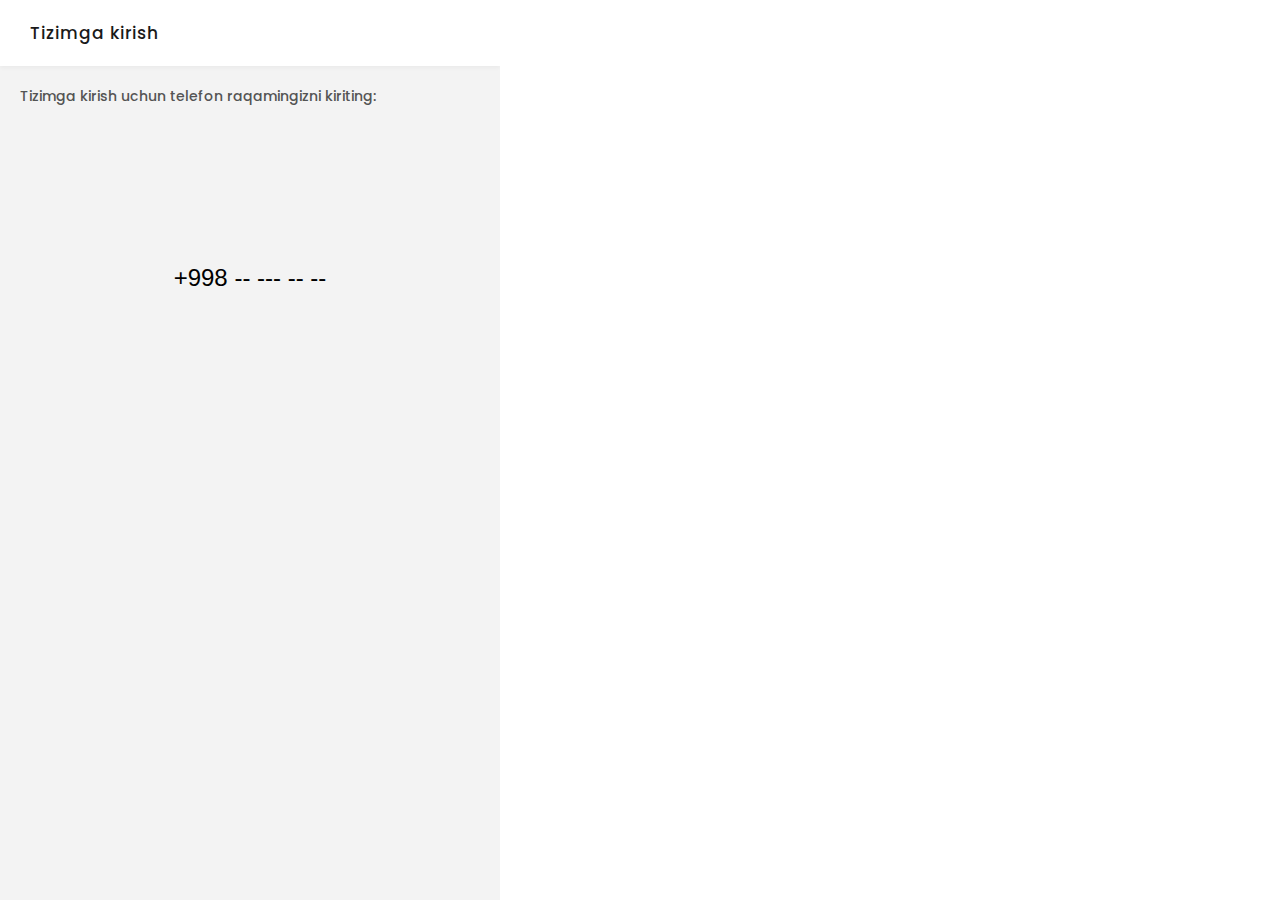
==== commit 8acc00a1: "remove commas" ====
--- a/avia-results.html
+++ b/avia-results.html
@@ -422,6 +422,16 @@
                         return singleTicket.id==ticketId
                     })
                     // console.log(selectedTicket);
+                    let subInfor='';
+                    selectedTicket.itineraries[0].segments.map(function(segment, index){ subInfor+=`<div class="parvoz-inner">
+                            <div class="p-vaqt"><div class="parvoz-time">${showAllTimes(selectedTicket).split("-")[index+1]}</div>
+                            <div class="parvoz-date">${formatDateToShow(new Date(selectedTicket.itineraries[0].segments[index].arrival.at))}</div></div>
+                            <div class="p-locations">
+                                <div class="p-region">${showTicketDirs(selectedTicket).split("-")[index+1]}</div>
+                                <div class="p-airport">${getAirport(selectedTicket.itineraries[0].segments[index].arrival.iataCode).n}</div>
+                            </div>
+                        </div>`
+                    })
                     const ticketInformation=`<div class="ticket-about">
                     <div class="regions">${showTicketDirs(selectedTicket)}</div>
                     <div class="bonus">
@@ -456,16 +466,7 @@
                                     <div class="p-airport">${getAirport(selectedTicket.itineraries[0].segments[0].departure.iataCode).n}</div>
                                 </div>
                             </div>
-                            ${selectedTicket.itineraries[0].segments.map(function(segment, index){ return (
-                                `<div class="parvoz-inner">
-                                <div class="p-vaqt"><div class="parvoz-time">${showAllTimes(selectedTicket).split("-")[index+1]}</div>
-                                <div class="parvoz-date">${formatDateToShow(new Date(selectedTicket.itineraries[0].segments[index].arrival.at))}</div></div>
-                                <div class="p-locations">
-                                    <div class="p-region">${showTicketDirs(selectedTicket).split("-")[index+1]}</div>
-                                    <div class="p-airport">${getAirport(selectedTicket.itineraries[0].segments[index].arrival.iataCode).n}</div>
-                                </div>
-                            </div>`
-                            )})}
+                            ${subInfor}
                         </div>
                     </div>
                 </div>`
